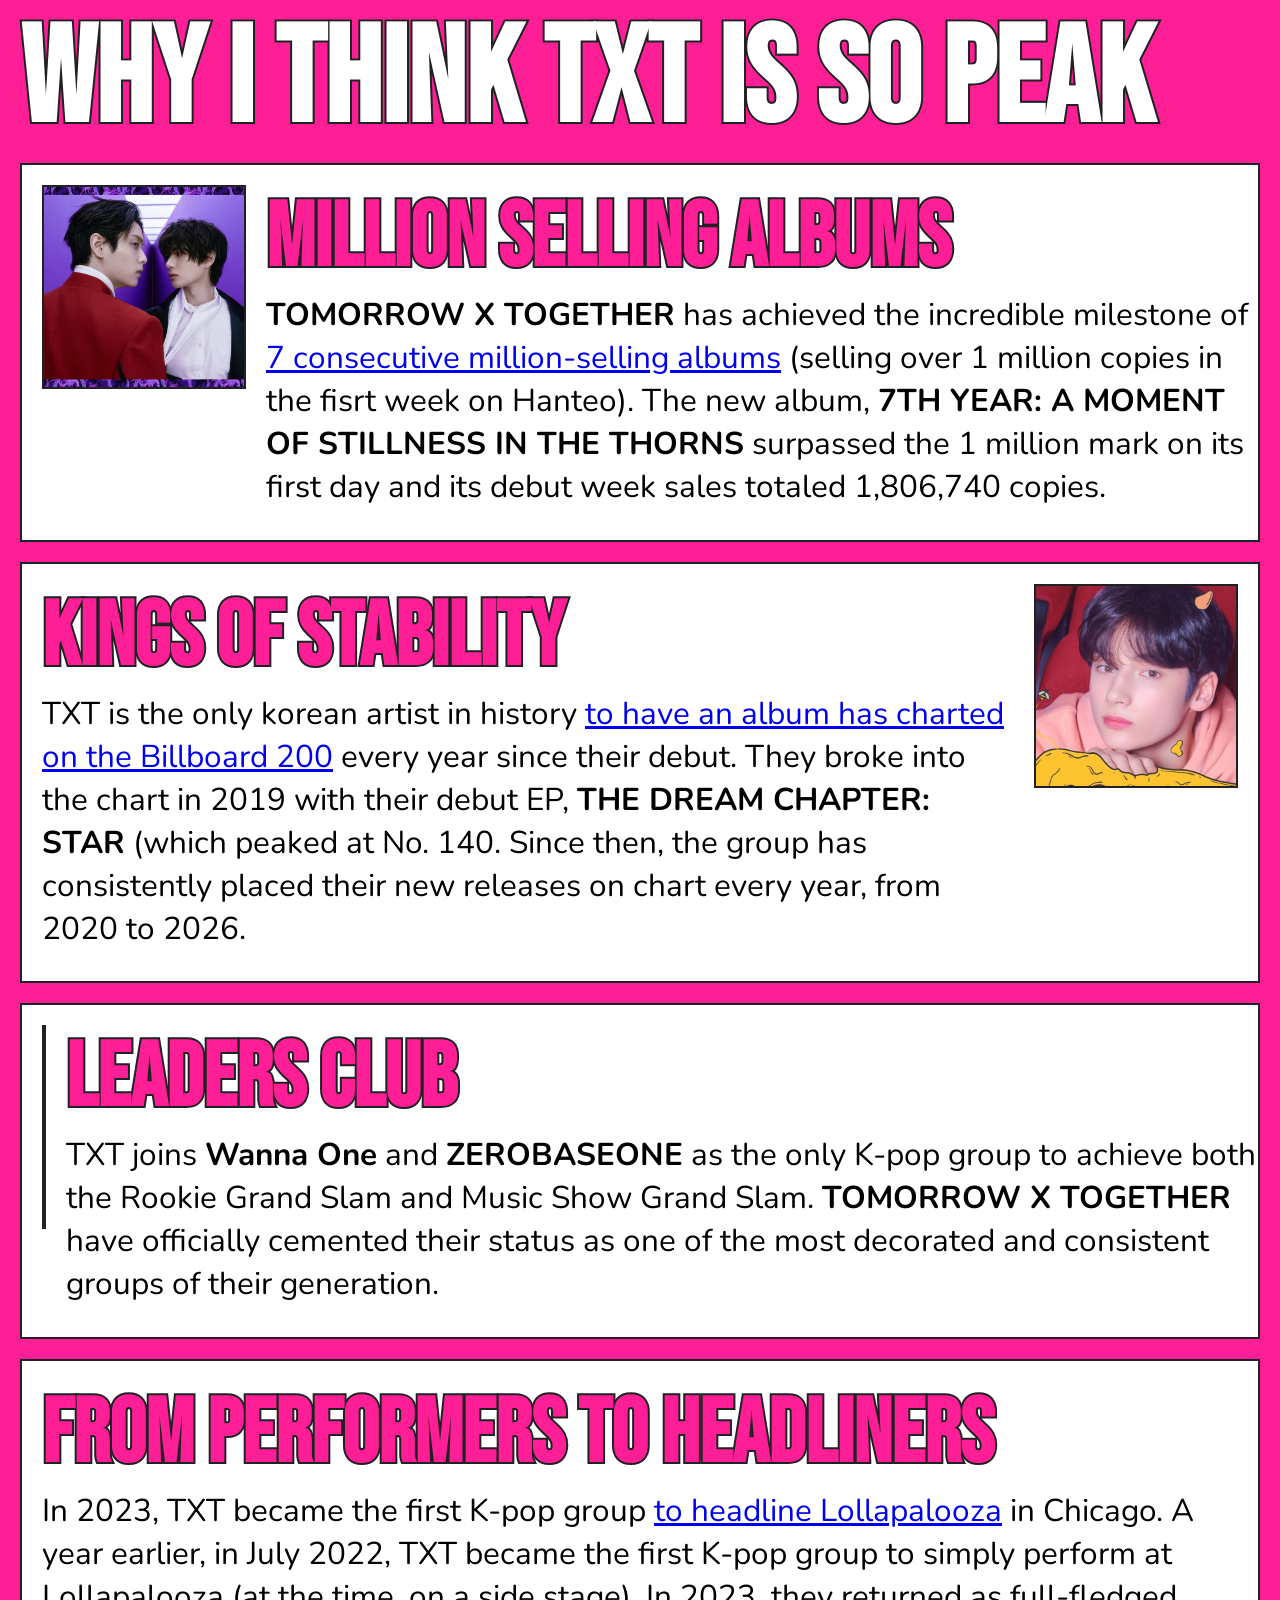
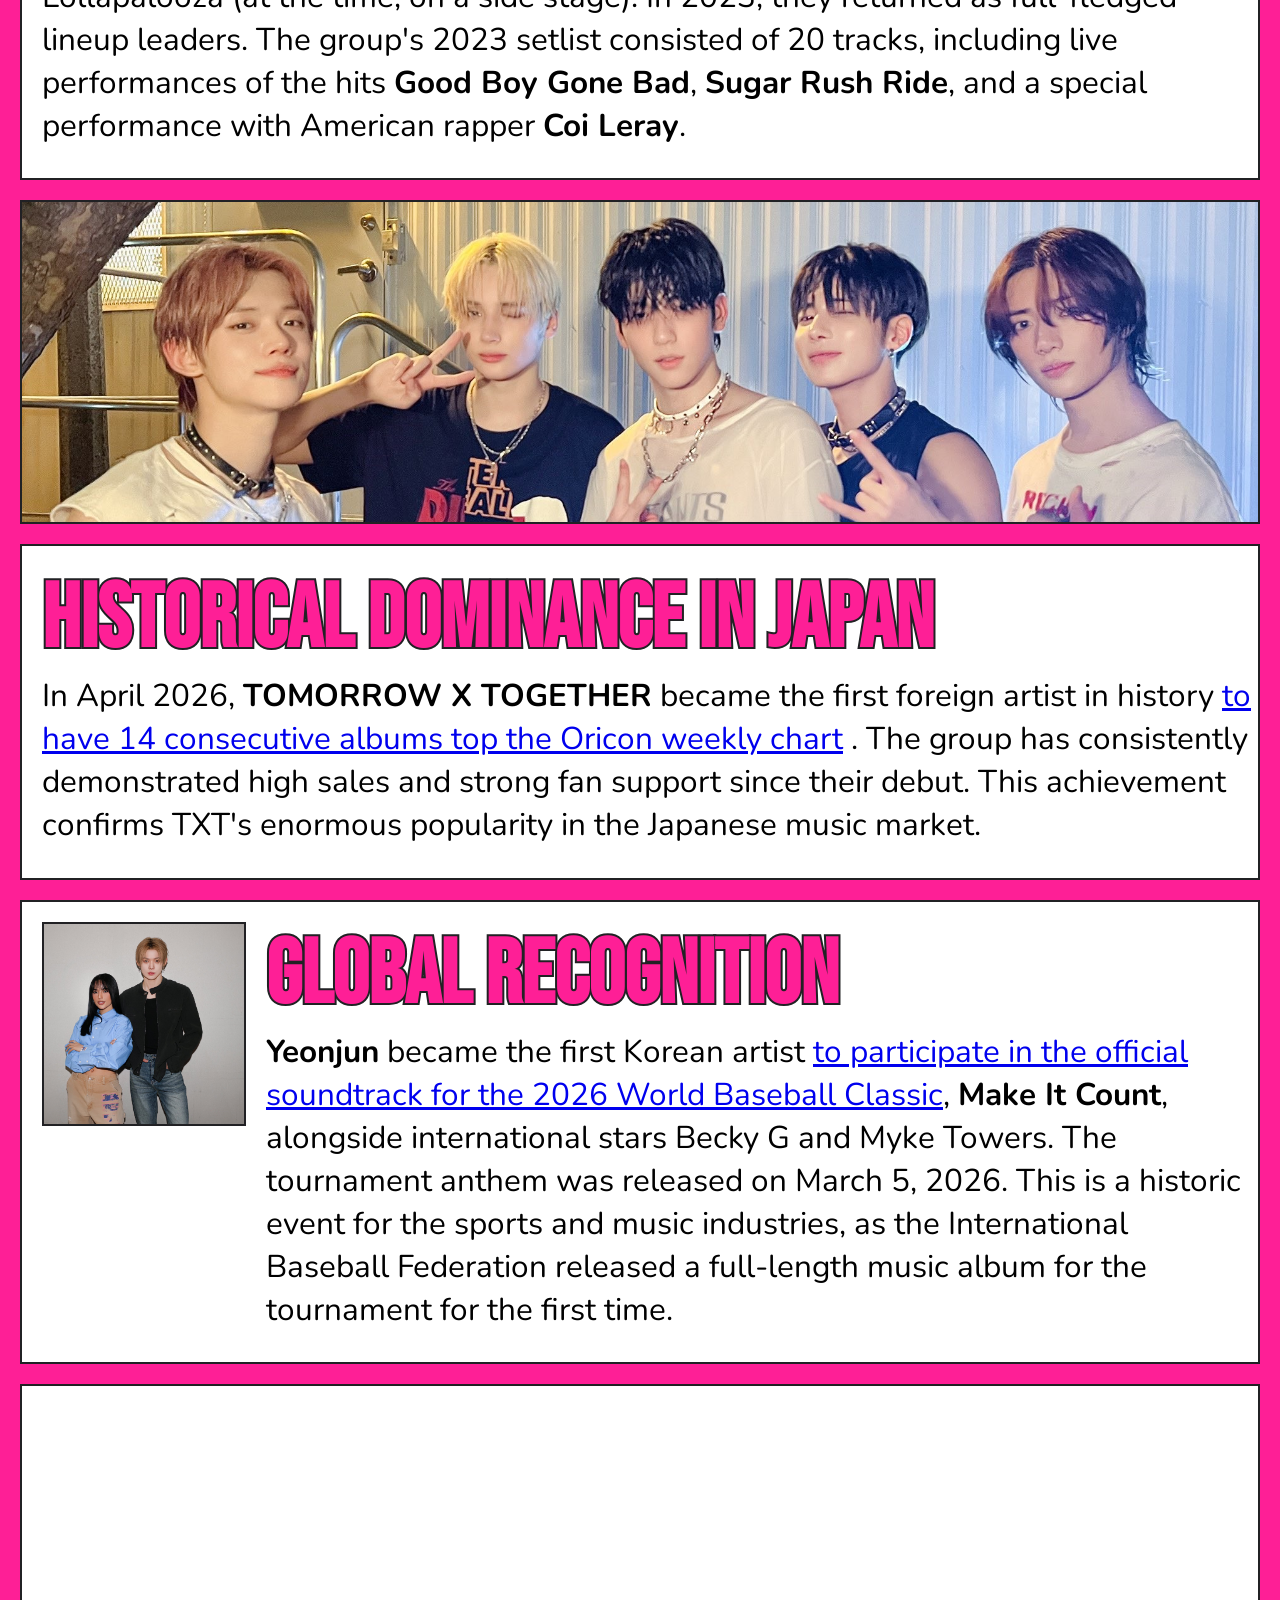
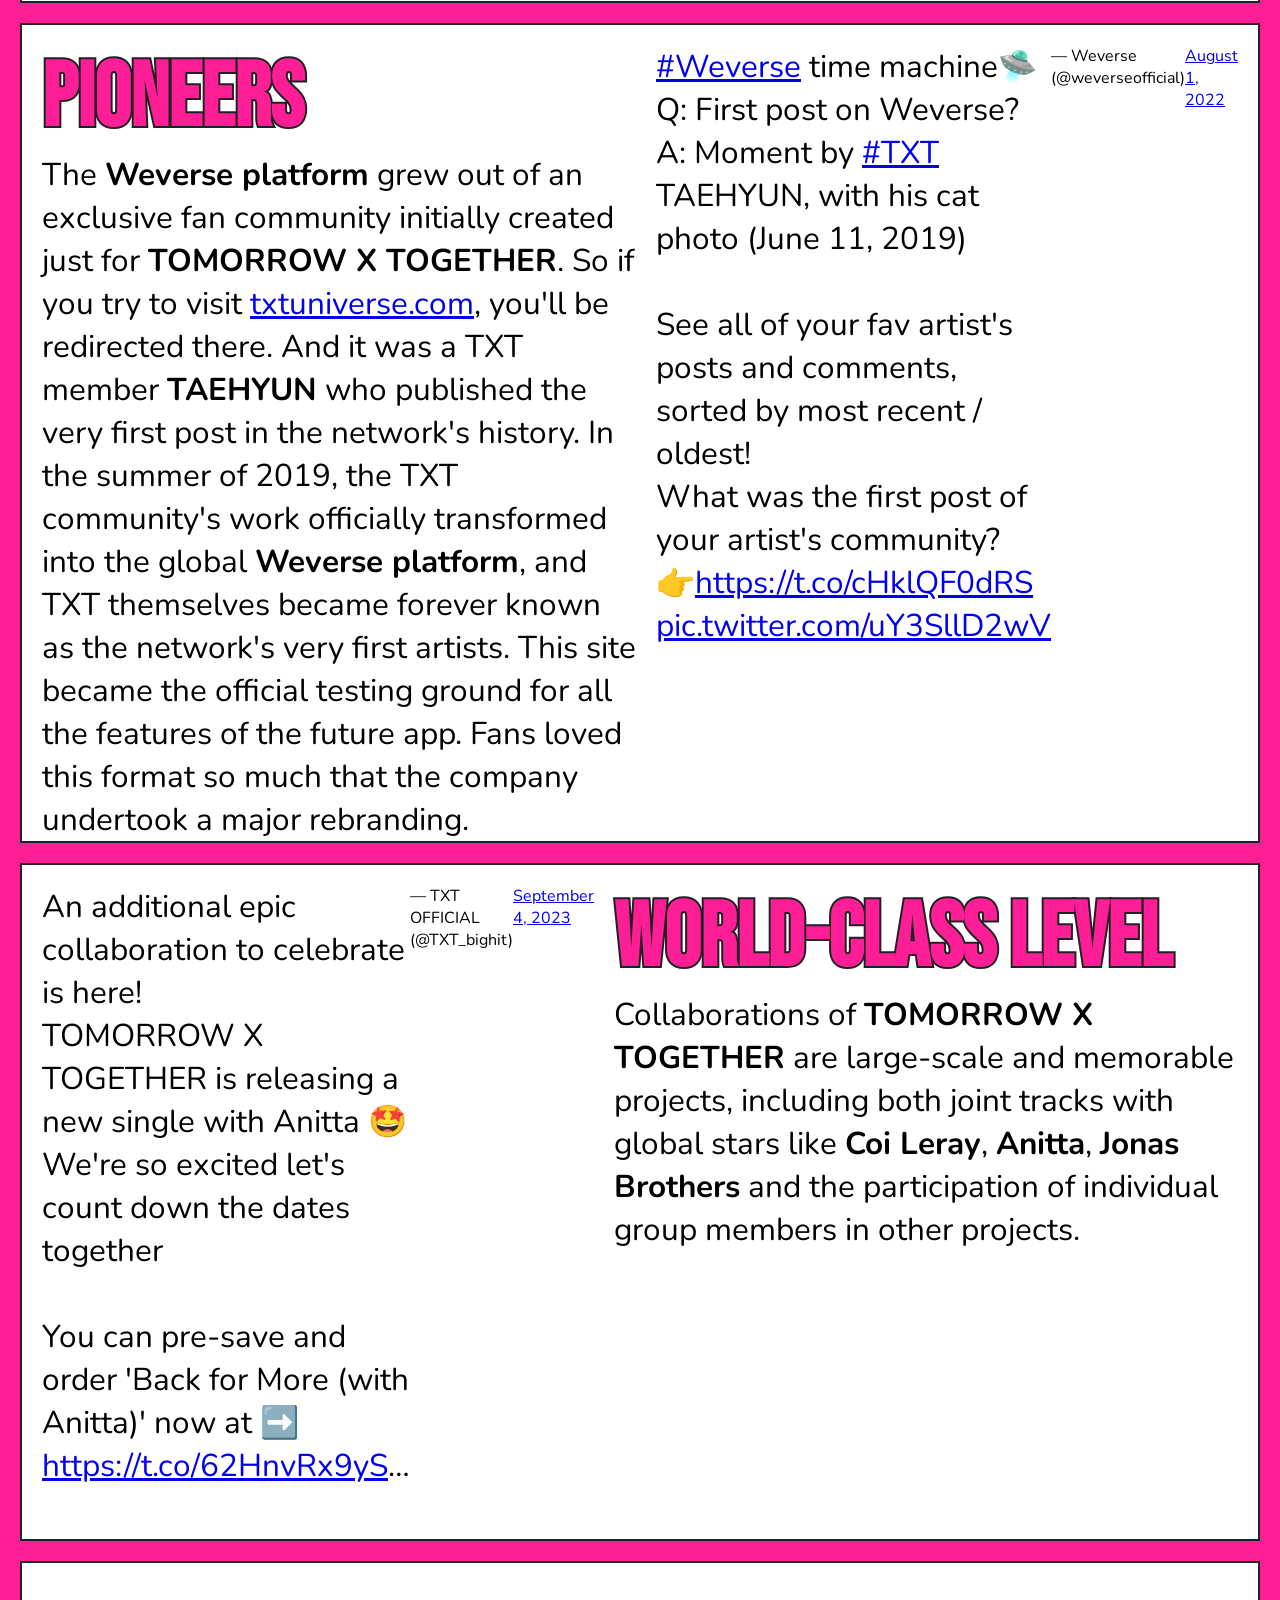
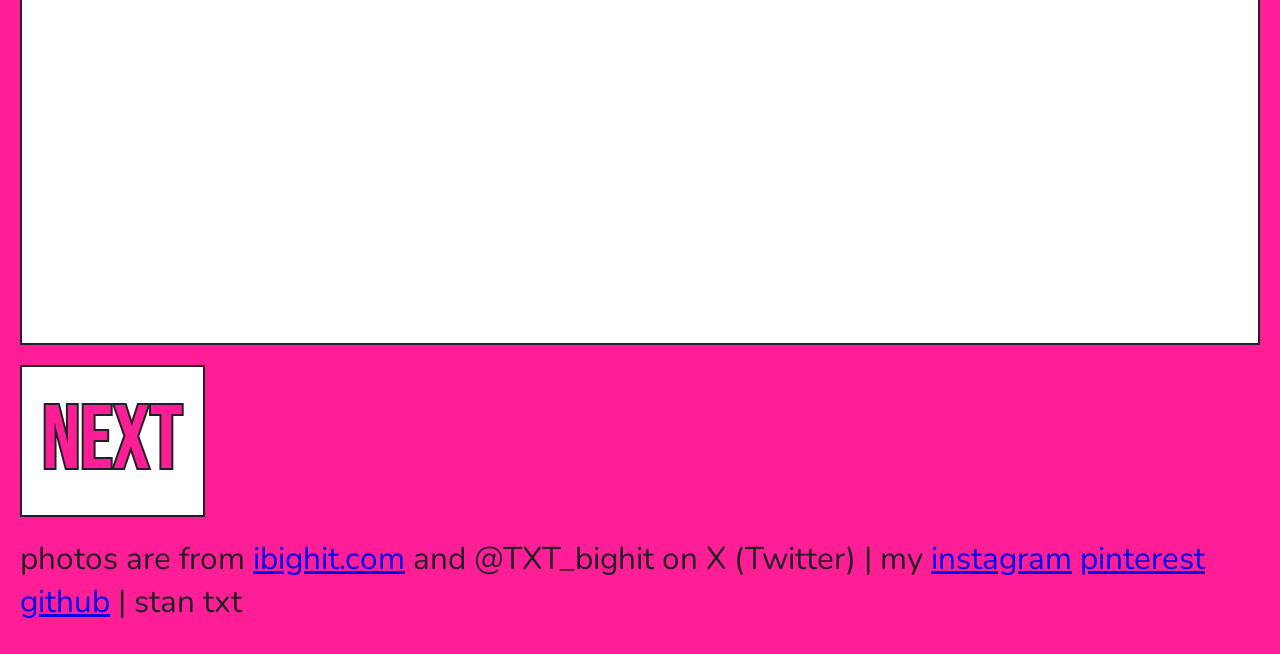
==== index.html @ 65b92049 "player for index 1" ====
<!DOCTYPE html>
<html lang="en">

<head>
  <meta charset="UTF-8">
  <meta name="viewport" content="width=device-width, initial-scale=1.0">
  <link rel="stylesheet" href="style.css">
  <link rel="preconnect" href="https://fonts.googleapis.com">
  <link rel="preconnect" href="https://fonts.gstatic.com" crossorigin>
  <link
    href="https://fonts.googleapis.com/css2?family=Bebas+Neue&family=Nunito:ital,wght@0,200..1000;1,200..1000&display=swap"
    rel="stylesheet">
  <title>moarrima</title>
</head>

<body>
  <header>
    <h1 class="h1">Why I think TXT is so peak</h1>
  </header>

  <main>
    <article class="card">
      <img class="img" src="bestiez.jpg" alt="">
      <div>
        <h2 class="h2">Million selling albums</h2>
        <p><b>TOMORROW X TOGETHER</b> has achieved the incredible milestone of <a
            href="https://www.chosun.com/english/kpop-culture-en/2026/04/20/XA5XSTFSI5B2XORMR4BEE66DFA/">7 consecutive
            million-selling albums</a>
          (selling over 1 million copies in the fisrt week on Hanteo). The new album, <b>7TH YEAR: A MOMENT OF STILLNESS
            IN THE THORNS</b> surpassed the 1 million mark on its first day and its debut week sales totaled 1,806,740
          copies.</p>
      </div>
    </article>

    <article class="card">
      <div>
        <h3 class="h3">Kings of stability</h3>
        <p style="margin-left: 20px;">TXT is the only korean artist in history <a
            href="https://www.chosun.com/english/kpop-culture-en/2026/04/29/Y6NPP6EQ2FGSNGRTCTP4OXLTYE/">to have an
            album has charted on the
            Billboard 200</a> every year since their debut. They broke into the chart in 2019 with their debut EP,
          <b>THE
            DREAM CHAPTER: STAR</b> (which peaked at No. 140. Since then, the group has consistently placed their new
          releases on chart every year, from 2020 to 2026.</p>
      </div>
      <img class="img" src="hyuka.jpg" alt="">

    </article>

    <article class="card">
      <img class="img" src="terry.jpg" alt="">
      <div>
        <h2 class="h2">Leaders club</h2>
        <p>TXT joins <b>Wanna One</b> and <b>ZEROBASEONE</b> as the only K-pop group to achieve both the Rookie Grand
            Slam and Music Show Grand Slam. <b>TOMORROW X TOGETHER</b> have officially cemented their status as one
          of the
          most decorated and consistent groups of their generation. </p>
      </div>

    </article>

    <article class="card">
      <div>
        <h3 class="h3">From performers to headliners</h3>
        <p style="margin-left: 20px;">In 2023, TXT became the first K-pop group <a
            href="https://www.koreatimes.co.kr/entertainment/k-pop/20230802/txt-to-headline-lollapalooza-2023">to
            headline Lollapalooza</a> in
          Chicago. A year earlier, in July 2022, TXT became the first K-pop group to simply perform at Lollapalooza (at
          the time, on a side stage). In 2023, they returned as full-fledged lineup leaders. The group's 2023 setlist
          consisted of 20 tracks, including live performances of the hits <b>Good Boy Gone Bad</b>, <b>Sugar Rush
            Ride</b>, and a special performance with American rapper <b>Coi Leray</b>.</p>
      </div>

    </article>

    <article class="card">
      <img class="bigimg" src="lolla.jpg" alt="">
    </article>

    <article class="card">
      <div>
        <h3 class="h3">Historical dominance in Japan</h3>
        <p style="margin-left: 20px;">In April 2026, <b>TOMORROW X TOGETHER</b> became the first foreign artist in
          history <a href="https://www.chosun.com/english/kpop-culture-en/2026/04/21/ER5Z6XKLSBADHJNLFUMRFBRYM4/">to
            have 14 consecutive albums top the Oricon weekly chart</a> . The group has consistently
          demonstrated high sales and strong fan support since their debut. This achievement confirms TXT's enormous
          popularity in the Japanese music market.</p>
      </div>
    </article>

    <article class="card">
      <img class="img" src="makeitcount.jpg" alt="">
      <div>
        <h2 class="h2"> Global recognition</h2>
        <p><b>Yeonjun</b> became the first Korean artist <a
            href="https://www.chosun.com/english/kpop-culture-en/2026/03/06/D3CDTHHKOVH5FOZ6SNUZ3GB5CY/">to participate
            in the official soundtrack for the 2026 World
            Baseball Classic</a>, <b>Make It Count</b>, alongside international stars Becky G and Myke Towers. The
          tournament
          anthem was released on March 5, 2026. This is a historic event for the sports and music industries, as the
          International Baseball Federation released a full-length music album for the tournament for the first time.
        </p>
      </div>

    </article>

    <article class="card">
      <iframe class="player" allow="autoplay *; encrypted-media *; fullscreen *; clipboard-write" frameborder="0"
        height="175" style="width:100%;overflow:hidden;border-radius:10px;"
        sandbox="allow-forms allow-popups allow-same-origin allow-scripts allow-storage-access-by-user-activation allow-top-navigation-by-user-activation"
        src="https://embed.music.apple.com/to/song/make-it-count/1882575064?theme=dark"></iframe>
    </article>

    <article class="card">
      <div>
        <h3 class="h3">Pioneers</h3>
        <p style="margin-left: 20px; margin-bottom: 0;">The <b>Weverse platform</b> grew out of an exclusive fan
          community initially created
          just for <b>TOMORROW X TOGETHER</b>. So if you try to visit <a
            href="https://txtuniverse.com">txtuniverse.com</a>, you'll be redirected there. And it was a TXT member
          <b>TAEHYUN</b> who published the very first post in the network's history. In the summer of 2019, the TXT
          community's work officially transformed into
          the global <b>Weverse platform</b>, and TXT themselves became forever known as the network's very first
          artists.
          This site became the official testing ground for all the features of the future app. Fans loved this format so
          much that the company undertook a major rebranding.</p>
      </div>
      <blockquote data-cards="hidden" data-theme="dark" data-conversation="none" class="twitter-tweet">
        <p lang="en" dir="ltr"><a href="https://x.com/hashtag/Weverse?src=hash&amp;ref_src=twsrc%5Etfw">#Weverse</a>
          time machine🛸<br>Q: First post on Weverse?<br>A: Moment by <a
            href="https://x.com/hashtag/TXT?src=hash&amp;ref_src=twsrc%5Etfw">#TXT</a> TAEHYUN, with his cat photo (June
          11, 2019)<br><br>See all of your fav artist&#39;s posts and comments, sorted by most recent / oldest!<br>What
          was the first post of your artist&#39;s community?<br>👉<a
            href="https://t.co/cHklQF0dRS">https://t.co/cHklQF0dRS</a> <a
            href="https://t.co/uY3SllD2wV">pic.twitter.com/uY3SllD2wV</a></p>&mdash; Weverse (@weverseofficial) <a
          href="https://x.com/weverseofficial/status/1553968803779715072?ref_src=twsrc%5Etfw">August 1, 2022</a>
      </blockquote>
      <script async src="https://platform.x.com/widgets.js" charset="utf-8"></script>

    </article>

    <article class="card">
      <blockquote class="twitter-tweet" data-cards="hidden" data-theme="dark"><p lang="en" dir="ltr">An additional epic collaboration to celebrate is here!<br>TOMORROW X TOGETHER is releasing a new single with Anitta 🤩<br>We&#39;re so excited let&#39;s count down the dates together<br><br>You can pre-save and order &#39;Back for More (with Anitta)&#39; now at ➡️ <a href="https://t.co/62HnvRx9yS">https://t.co/62HnvRx9yS</a>…</p>&mdash; TXT OFFICIAL (@TXT_bighit) <a href="https://x.com/TXT_bighit/status/1698715073156718600?ref_src=twsrc%5Etfw">September 4, 2023</a></blockquote> <script async src="https://platform.x.com/widgets.js" charset="utf-8"></script>
      <div>      
        <h2 class="h2">World-class level</h2>
        <p>Collaborations of <b>TOMORROW X TOGETHER</b> are large-scale and memorable projects, including both joint tracks with global stars like <b>Coi Leray</b>, <b>Anitta</b>, <b>Jonas Brothers</b> and the participation of individual group members in other projects.</p>
      </div>

    </article>

    <article class="card">
      <div class="playercontainer">
        <div class="songs">
          <iframe class="player" allow="autoplay *; encrypted-media *; fullscreen *; clipboard-write" frameborder="0"
          sandbox="allow-forms allow-popups allow-same-origin allow-scripts allow-storage-access-by-user-activation allow-top-navigation-by-user-activation"
           src="https://embed.music.apple.com/us/song/do-it-like-that/1694076257?theme=dark"></iframe>
          <iframe class="player" allow="autoplay *; encrypted-media *; fullscreen *; clipboard-write" frameborder="0"
          sandbox="allow-forms allow-popups allow-same-origin allow-scripts allow-storage-access-by-user-activation allow-top-navigation-by-user-activation"
            src="https://embed.music.apple.com/us/song/happy-fools-feat-coi-leray/1659052639?theme=dark"></iframe>
          <iframe class="player" allow="autoplay *; encrypted-media *; fullscreen *; clipboard-write" frameborder="0"
          sandbox="allow-forms allow-popups allow-same-origin allow-scripts allow-storage-access-by-user-activation allow-top-navigation-by-user-activation"
             src="https://embed.music.apple.com/us/song/back-for-more/1706123646?theme=dark"></iframe>
        </div>
        <div class="songs">
          <iframe class="player" allow="autoplay *; encrypted-media *; fullscreen *; clipboard-write" frameborder="0"
           src="https://embed.music.apple.com/us/song/0x1-lovesong-i-know-i-love-you-feat-seori/1569754000?theme=dark"></iframe>
           <iframe class="player" allow="autoplay *; encrypted-media *; fullscreen *; clipboard-write" frameborder="0"
            src="https://embed.music.apple.com/us/song/ps5/1711846233?theme=dark"></iframe>
            <iframe class="player" allow="autoplay *; encrypted-media *; fullscreen *; clipboard-write" frameborder="0"
             src="https://embed.music.apple.com/us/song/0x1-lovesong-i-know-i-love-you-feat-ikuta-lilas-japanese/1591860076?theme=dark"></iframe>
        </div>
      </div>
    </article>


    <button class="button">
      <a class="a" href="index2.html">Next</a>
    </button>
  </main>

  <footer class="footer">
    <p>photos are from <a href="https://ibighit.com">ibighit.com</a> and @TXT_bighit on X (Twitter) | my <a href="https://www.instagram.com/moarrima">instagram</a> <a href="https://pin.it/1LsYcahYX">pinterest</a> <a href="https://github.com/m4rreo">github</a>  | stan txt</p>
  </footer>



</body>

</html>
---- style.css ----
body {
  margin: 0;
  background-color: #fe1f96;
}

.h1 {
  font-family: 'Bebas Neue', sans-serif;
  color: #fff;
  font-size: 15vh;
  -webkit-text-stroke: 4px #212124;
  paint-order: stroke fill;
  display: flex;
  justify-content: flex-start;
  margin-top: 0;
  margin-bottom: 0;
  margin-left: 20px;
  transition: ease 0.4s all;
}

.h1:hover {
  filter: drop-shadow(0 0 10px #212124);
  color: #212124;
  -webkit-text-stroke: 4px #fff
}

.card {
  margin: 20px;
  margin-top: 0;
  background-color: #fff;
  border: #212124 solid 2px;
  font-family: 'Nunito', sans-serif;
  display: flex;
  flex-direction: row;
  transition: ease 1s all
}

.card:hover {
  filter: drop-shadow(0 0 10px #212124);
}

.img {
  margin: 20px;
  object-fit: cover;
  max-height: 200px;
  max-width: 200px;
  border: #212124 solid 2px;
}

.h2 {
  font-family: 'Bebas Neue', sans-serif;
  color: #fe1f96;
  font-size: 10vh;
  -webkit-text-stroke: 4px #212124;
  paint-order: stroke fill;
  display: flex;
  justify-content: flex-start;
  margin: 20px;
  margin-left: auto;
  margin-bottom: auto;
}

.h3 {
  font-family: 'Bebas Neue', sans-serif;
  color: #fe1f96;
  font-size: 10vh;
  -webkit-text-stroke: 4px #212124;
  paint-order: stroke fill;
  display: flex;
  justify-content: flex-start;
  margin: 20px;
  margin-left: 20px;
  margin-bottom: auto;
}

p {
  margin-top: 0;
  font-family: 'Nunito', sans-serif;
  font-size: 3.5vh;
}

.bigimg {
  object-fit: cover;
  width: 100%;
  height: 100%;
  max-height: 320px;
}

.button {
  margin: 20px;
  padding: 20px;
  margin-top: 0;
  background-color: #fff;
  border: #212124 solid 2px;
  font-family: 'Nunito', sans-serif;
  display: flex;
  flex-direction: row;
  transition: ease 1s all;
}

.button:hover {
  filter: drop-shadow(0 0 30px #ffffff);
  transition: ease 1.5s all; 
}

.a {
  font-family: 'Bebas Neue', sans-serif;
  color: #fe1f96;
  font-size: 10vh;
  -webkit-text-stroke: 4px #212124;
  paint-order: stroke fill;
  text-decoration: none;
}

.player {
  margin: 20px;
  margin-top: 20px;
  transition: ease 0.3s all;
  flex: 1 1 10%;
}

.player:hover {
  scale: 1.01;
  filter: drop-shadow(0 0 10px #212124);
}

.playercontainer {
  flex-direction: row;
  flex-wrap: wrap;
  justify-content: space-between;
  width: 100%;
}

.songs {
  display: flex;
  flex-direction: row;
  flex-wrap: wrap;
  justify-content: flex-start;
  width: 100%;
}

.twitter-tweet {
  display: flex;
  margin: 20px;
}

.footer {
  margin: 20px;
  margin-top: 0;
  color: #212124;
  justify-self: center;
  font-size: 1vh;
}
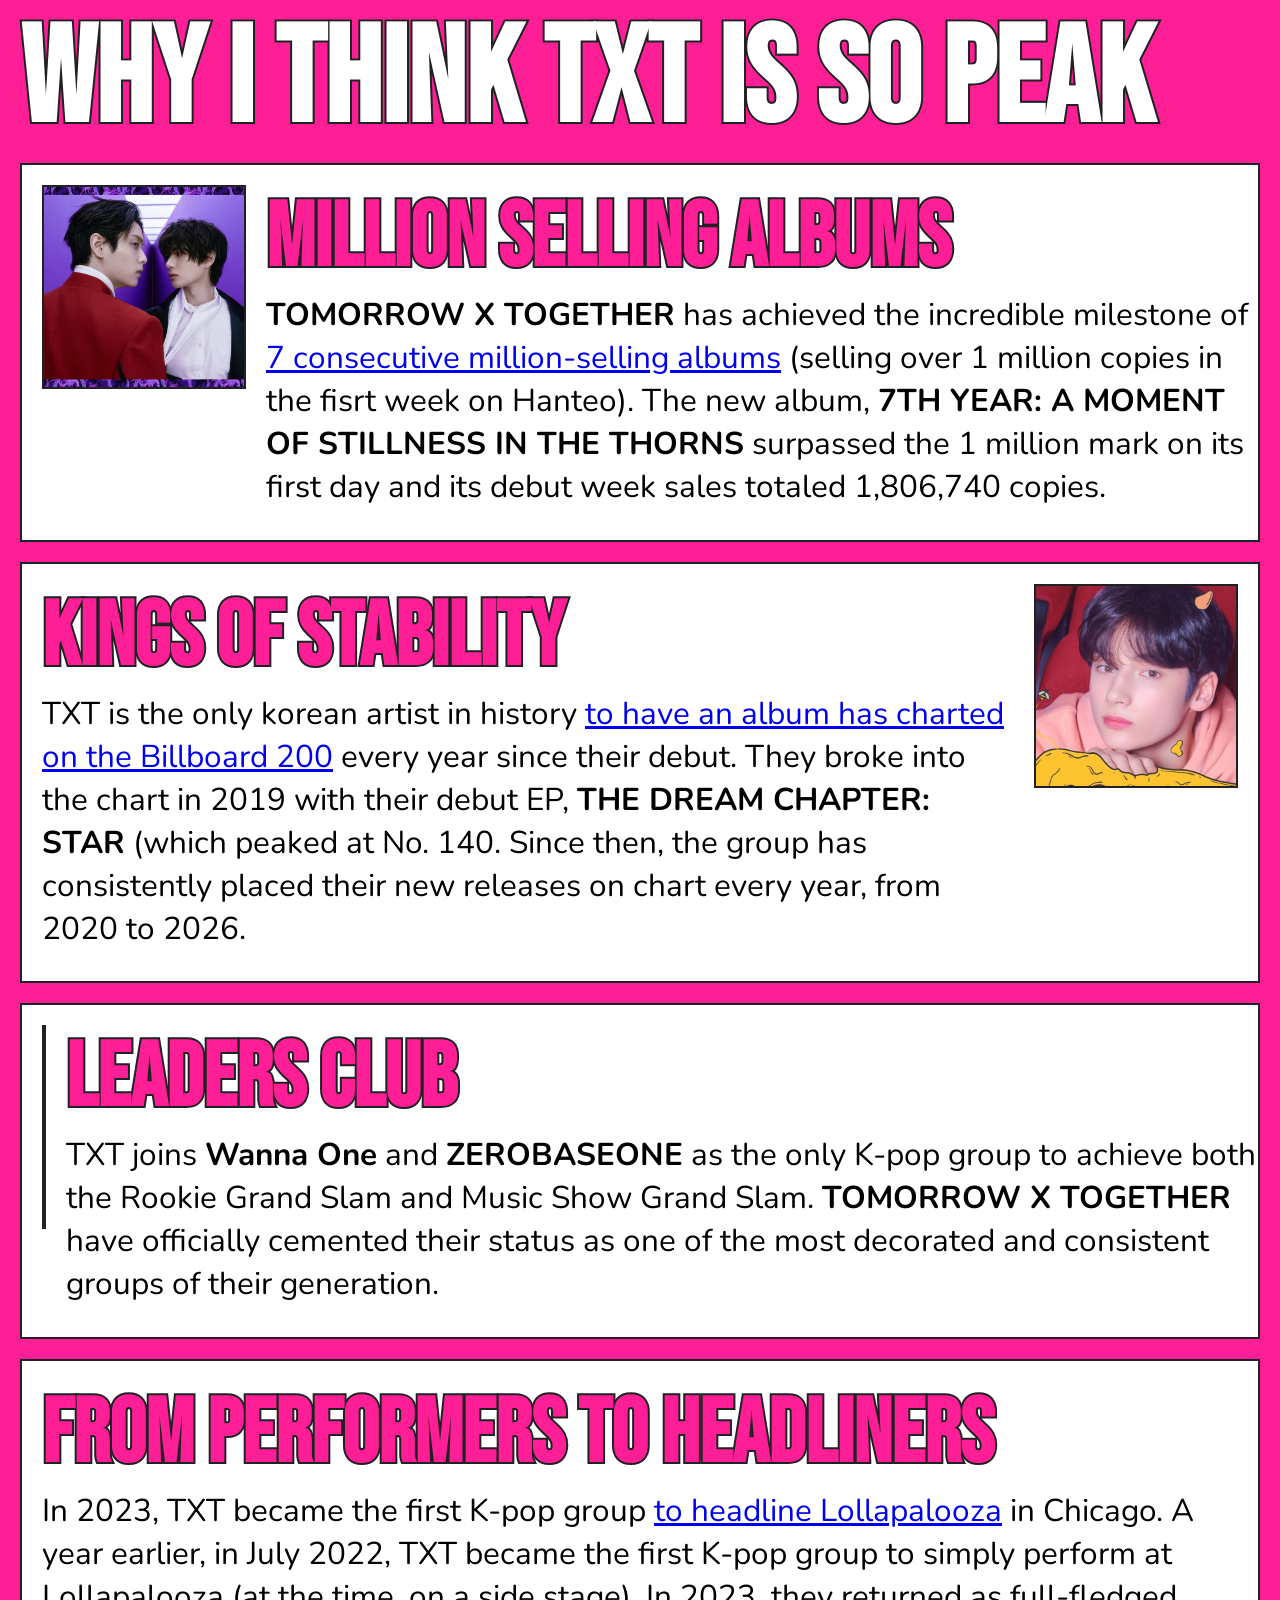
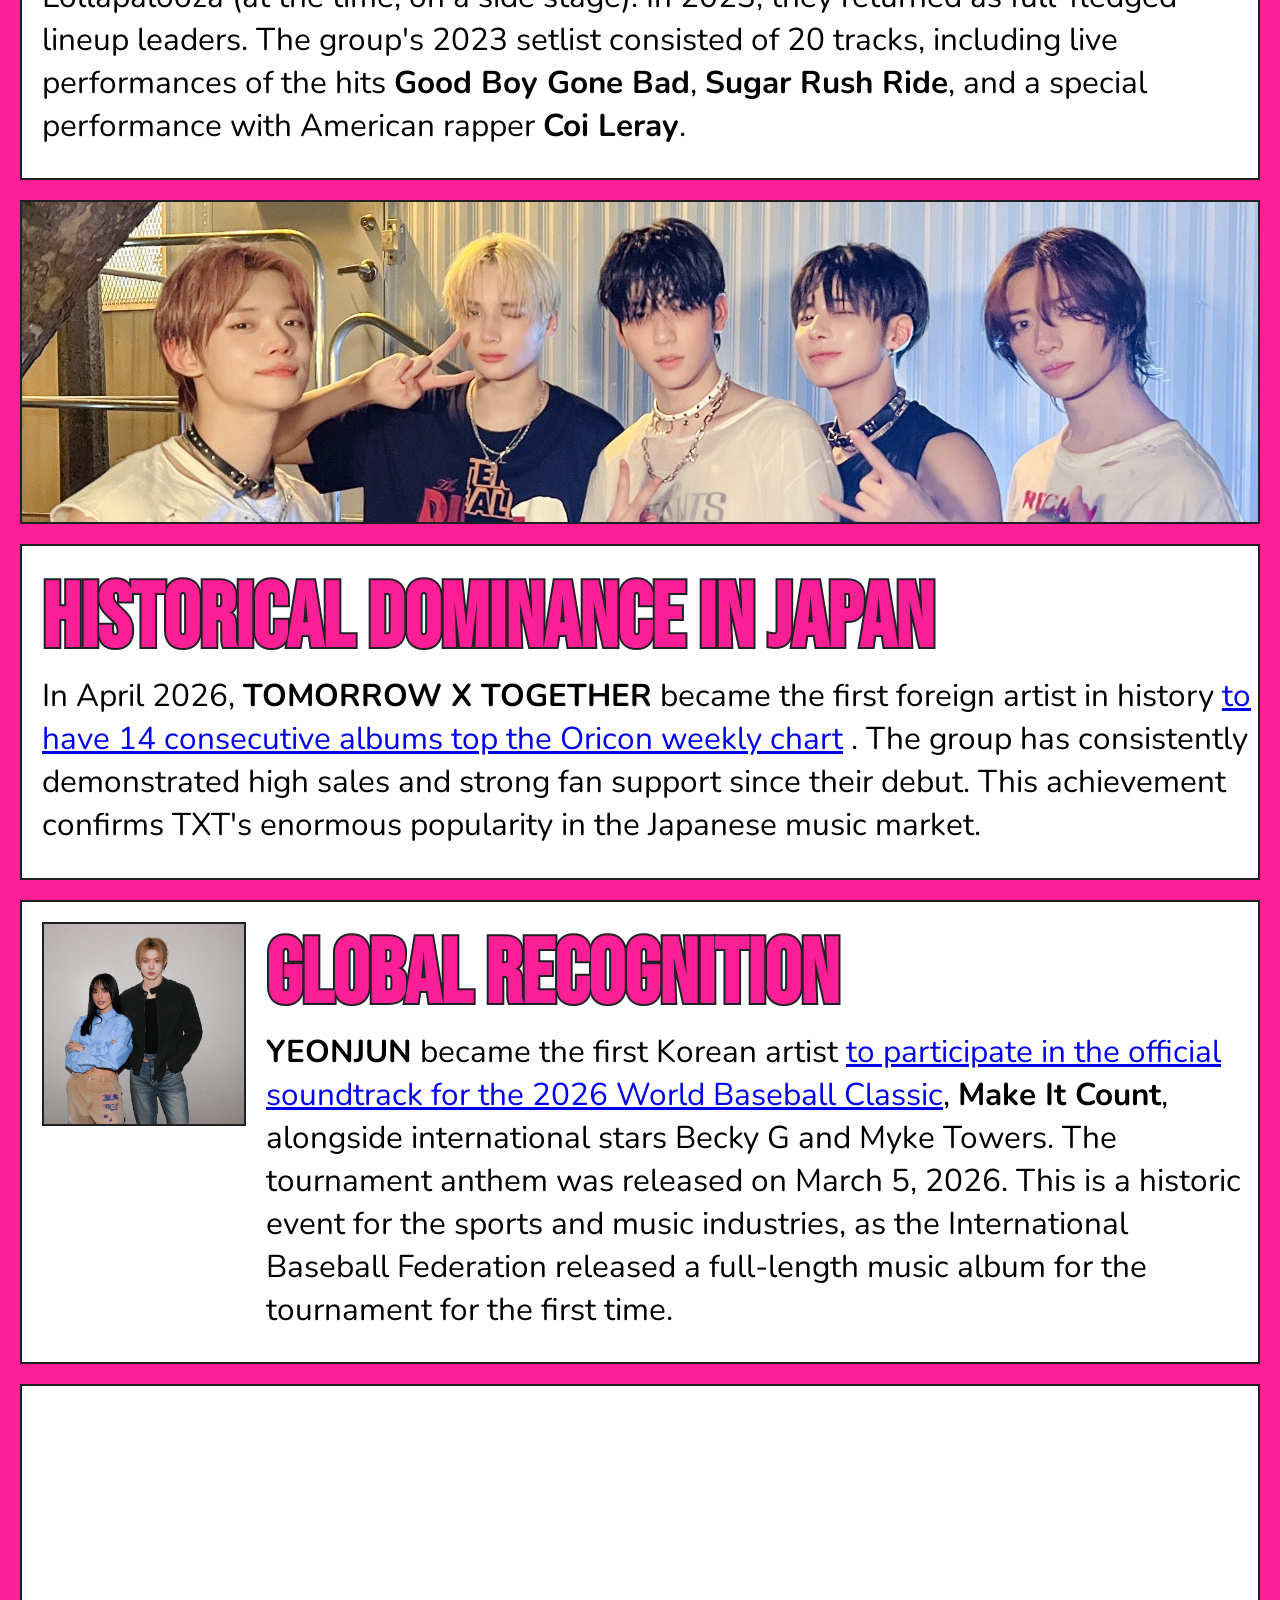
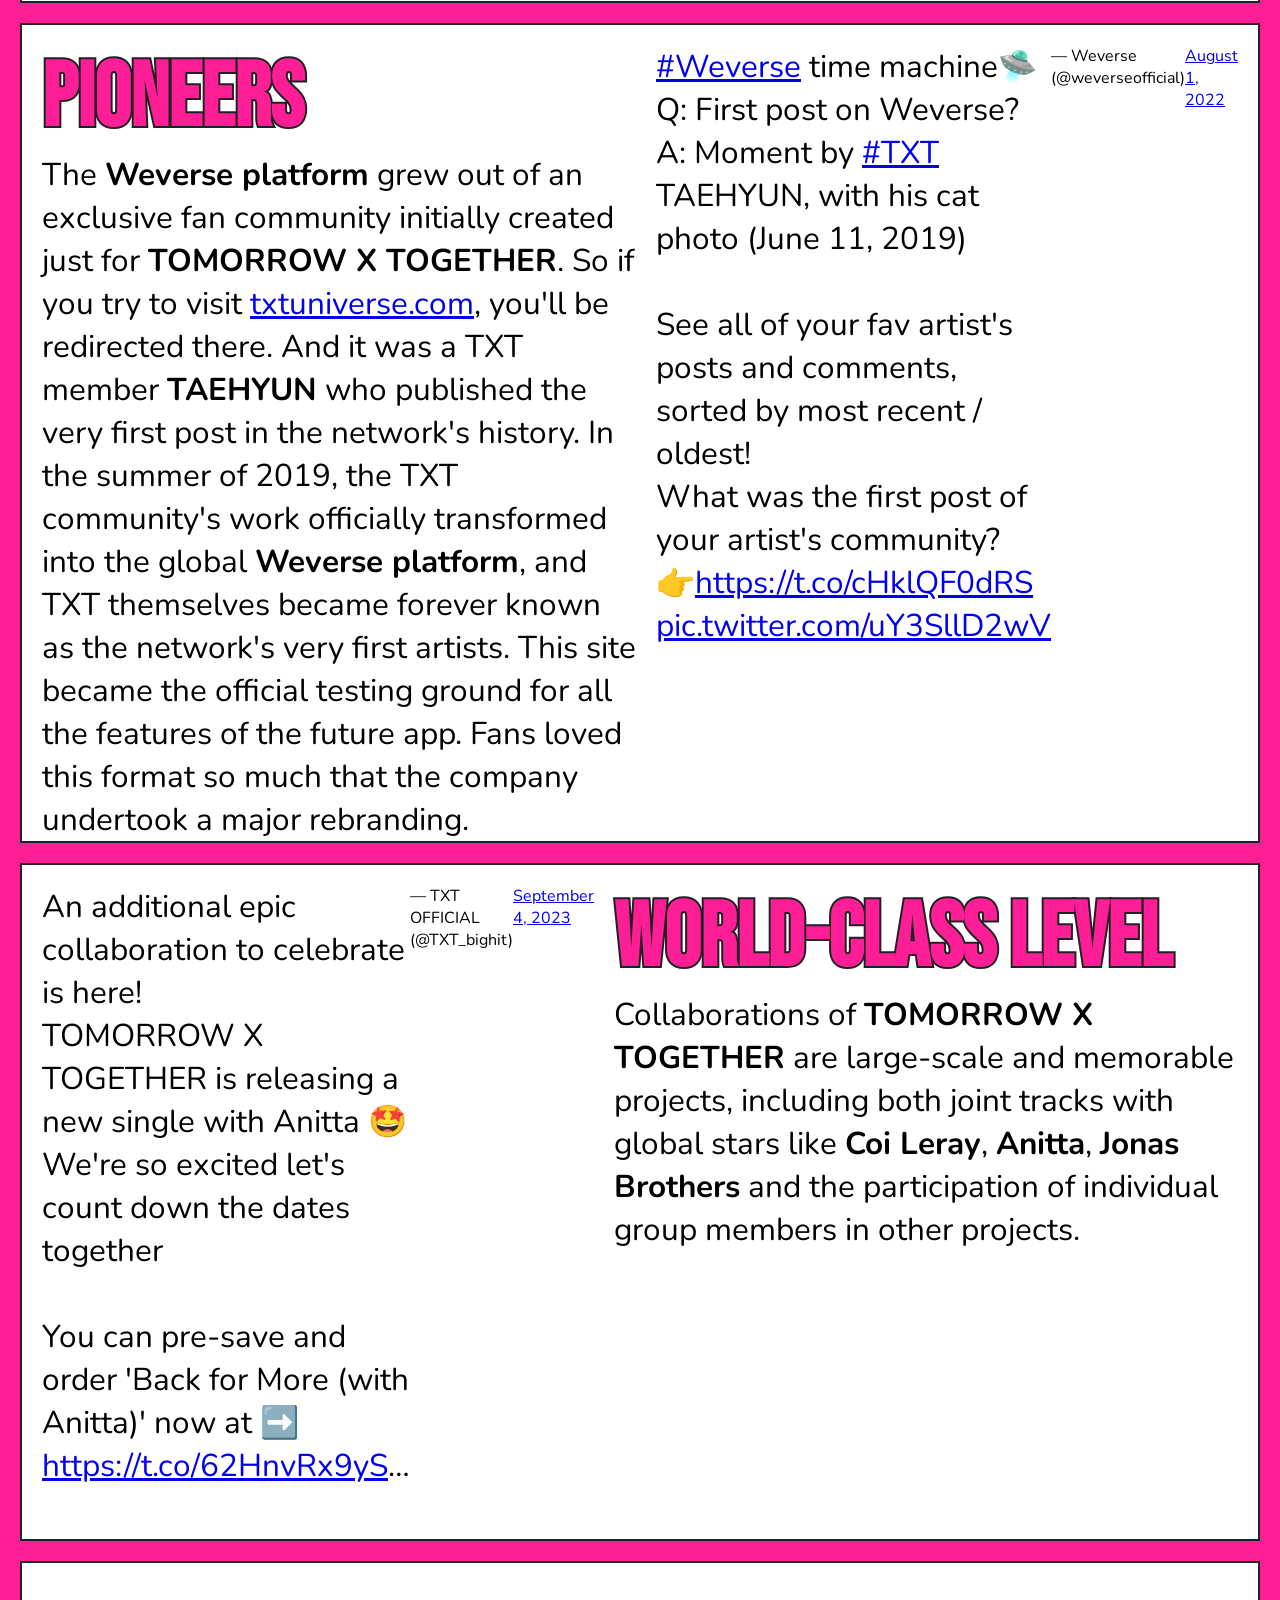
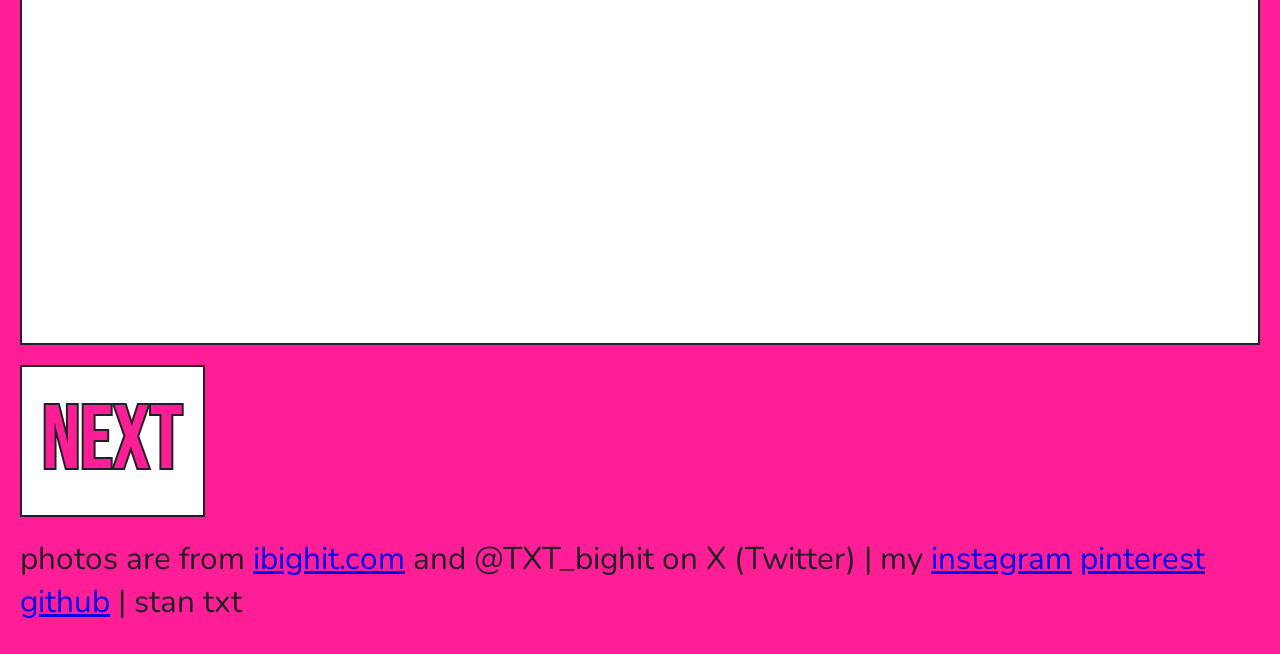
==== commit 5bbecf1d: "yeonjun's name's fixed" ====
--- a/index.html
+++ b/index.html
@@ -92,7 +92,7 @@
       <img class="img" src="makeitcount.jpg" alt="">
       <div>
         <h2 class="h2"> Global recognition</h2>
-        <p><b>Yeonjun</b> became the first Korean artist <a
+        <p><b>YEONJUN</b> became the first Korean artist <a
             href="https://www.chosun.com/english/kpop-culture-en/2026/03/06/D3CDTHHKOVH5FOZ6SNUZ3GB5CY/">to participate
             in the official soundtrack for the 2026 World
             Baseball Classic</a>, <b>Make It Count</b>, alongside international stars Becky G and Myke Towers. The
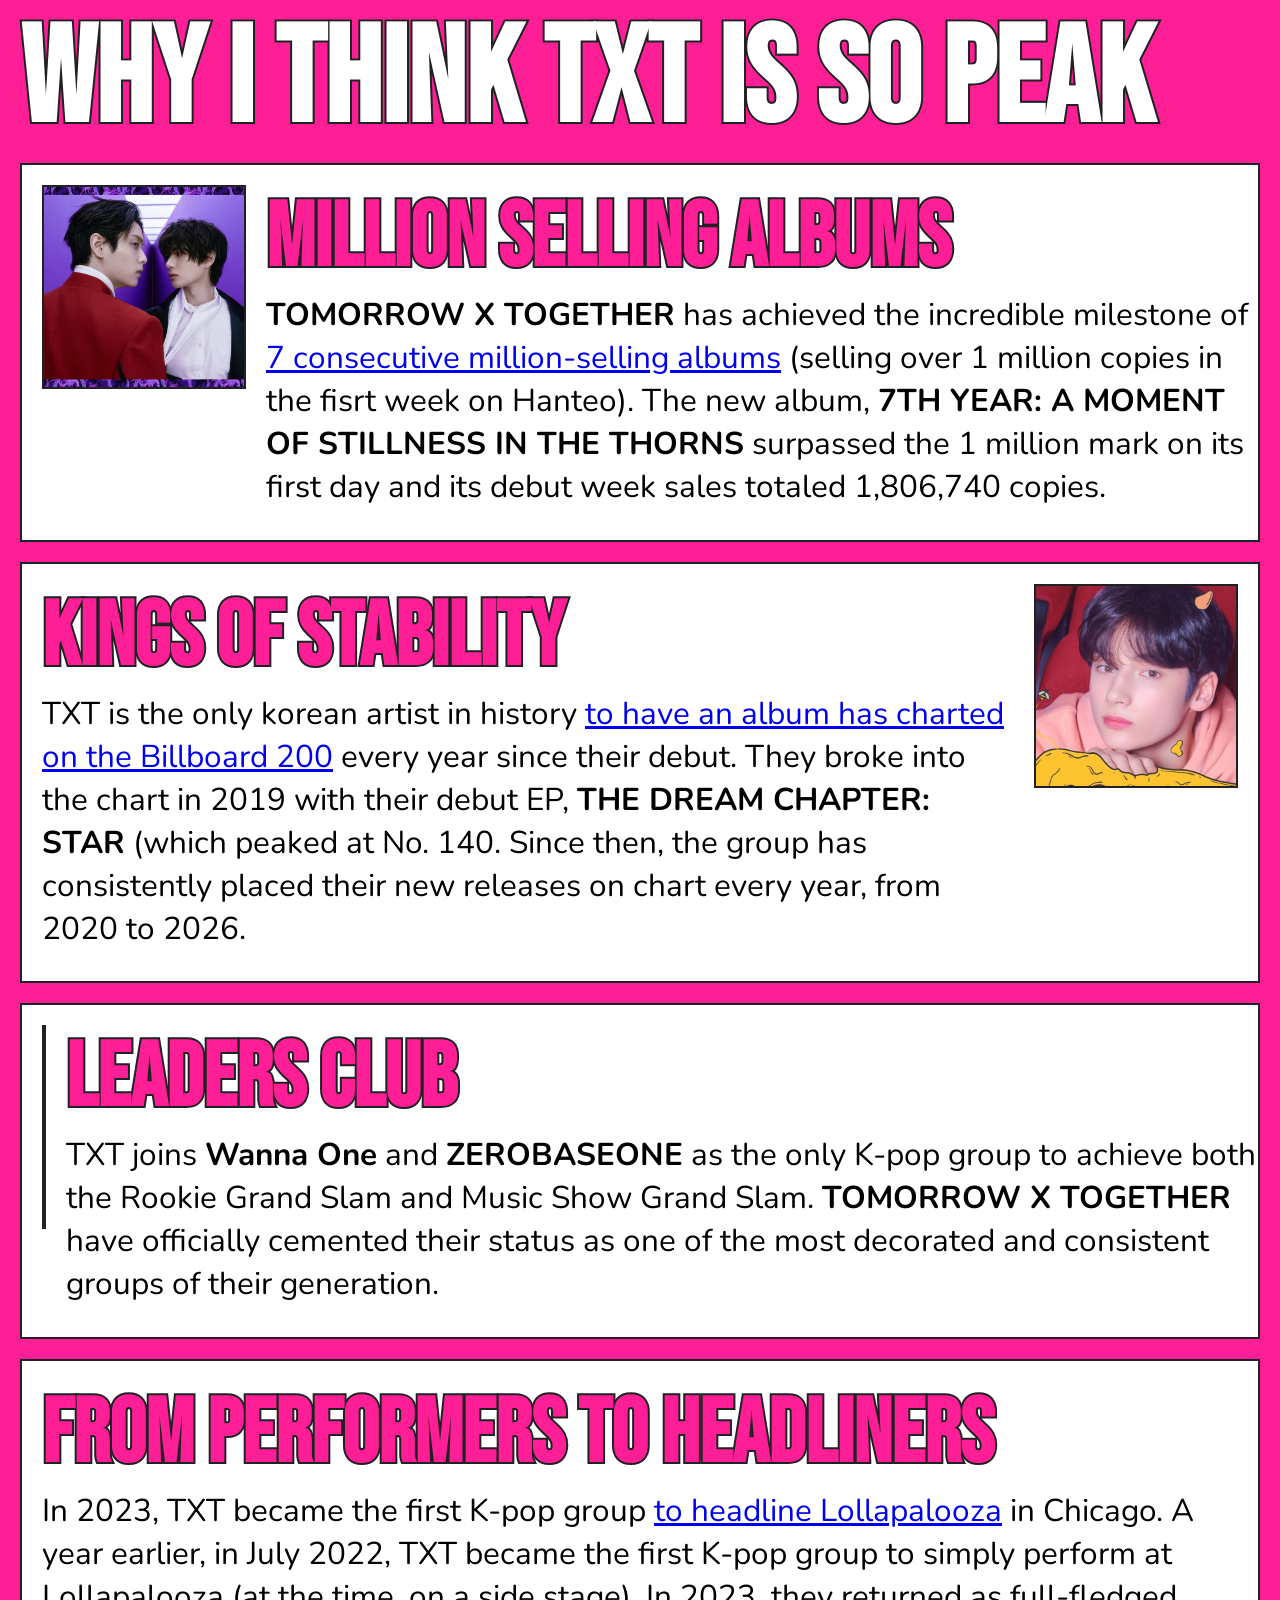
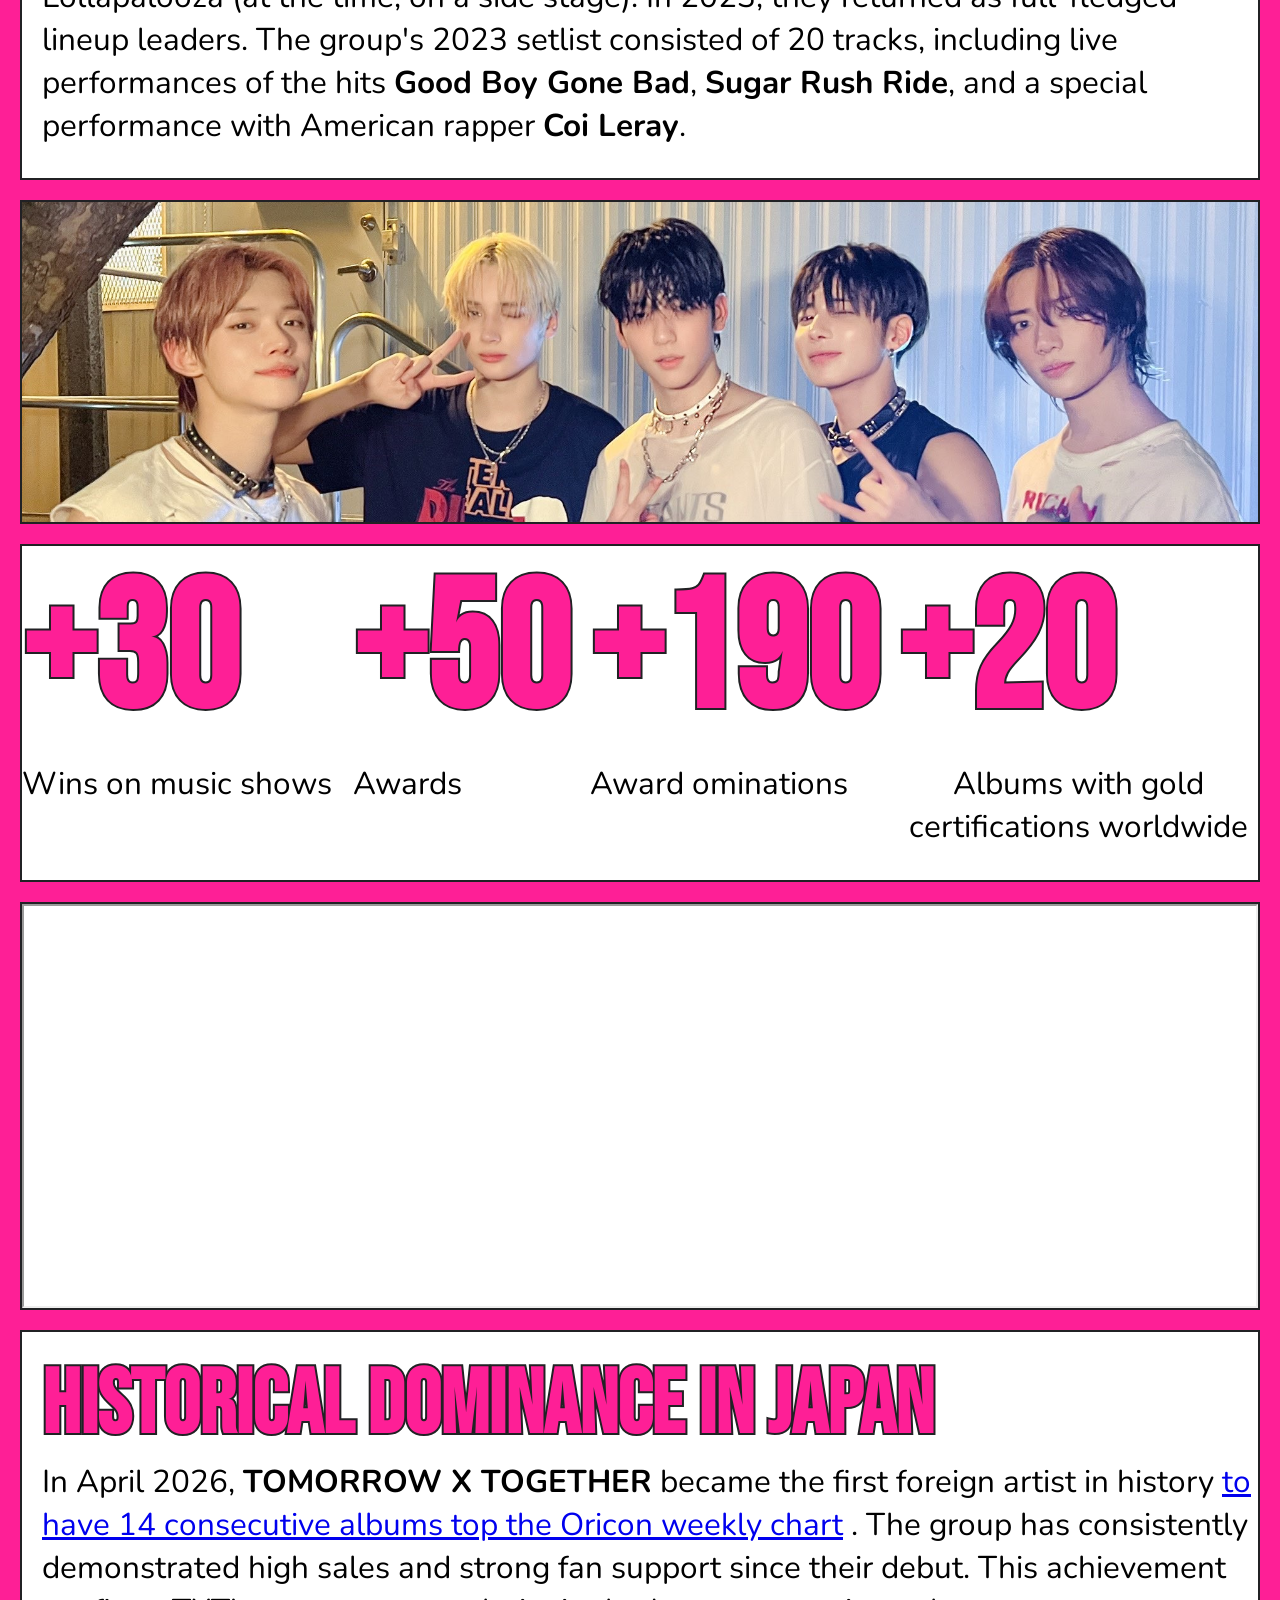
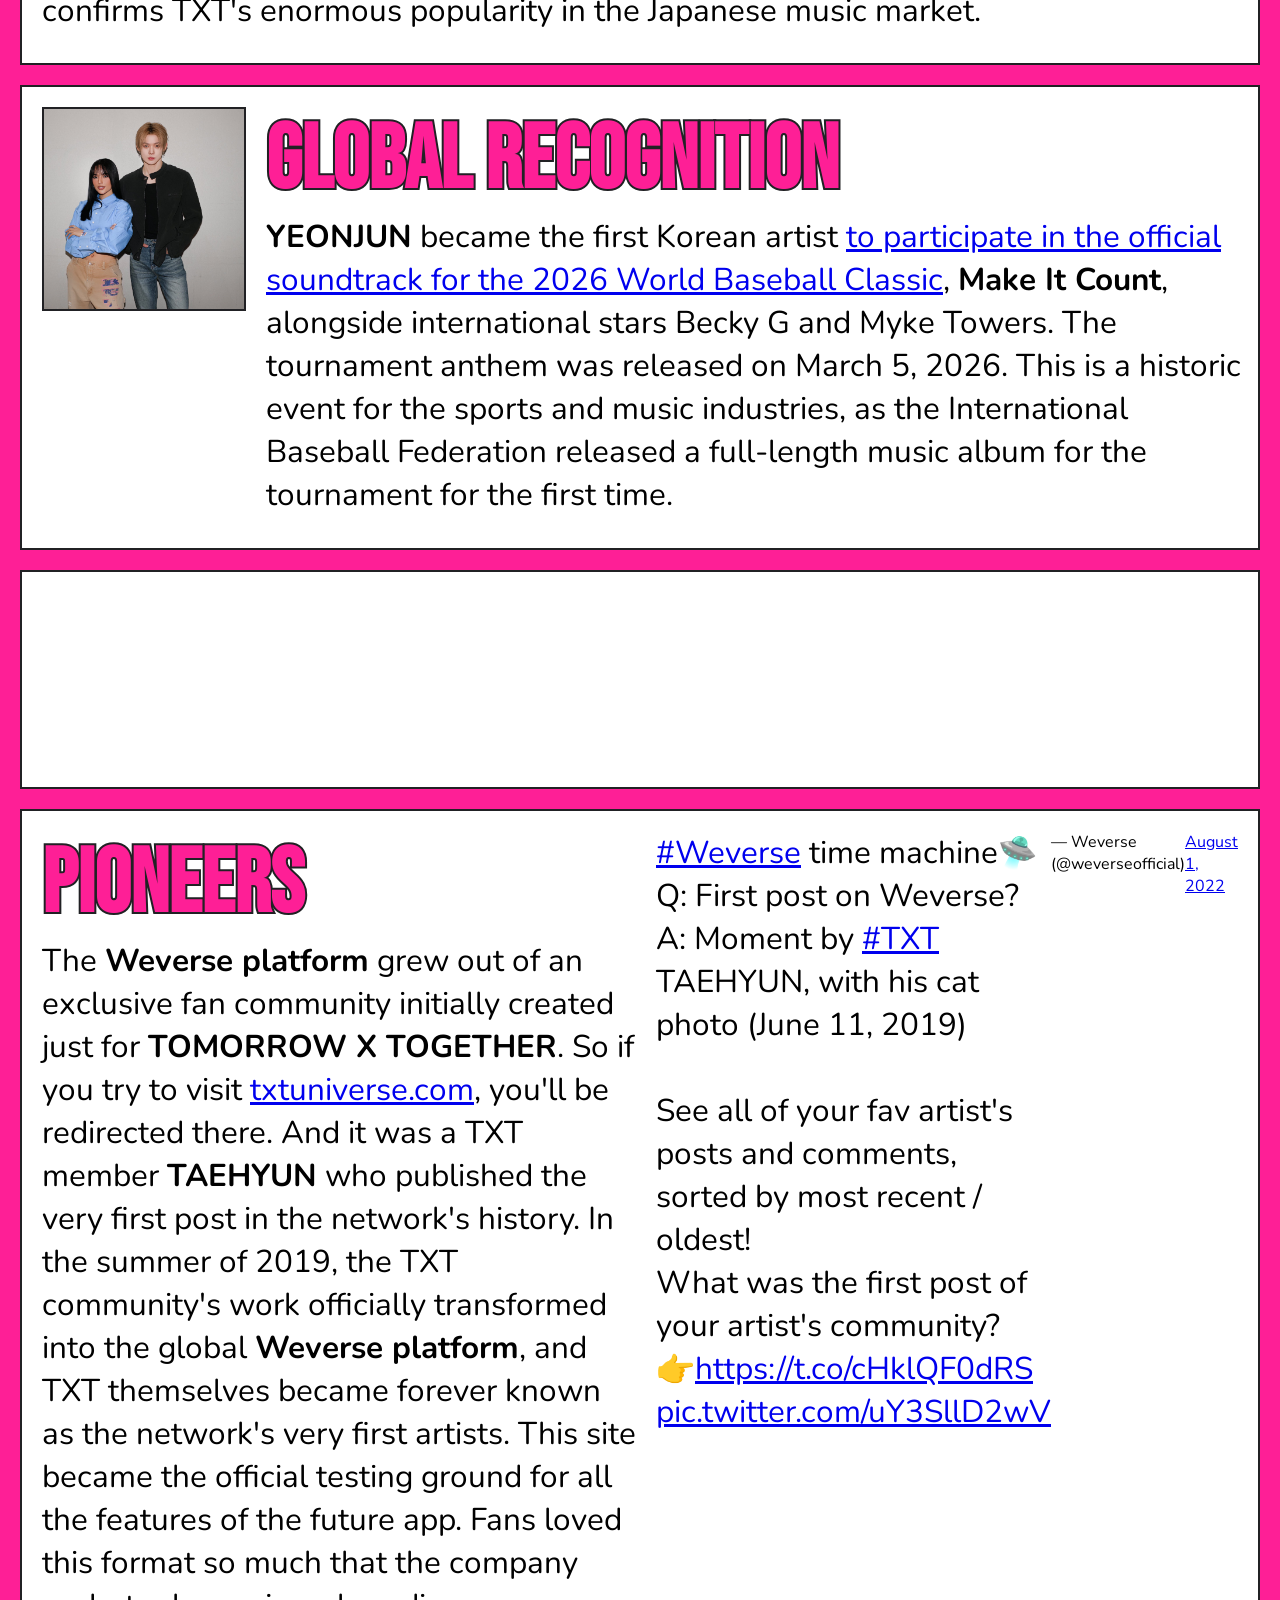
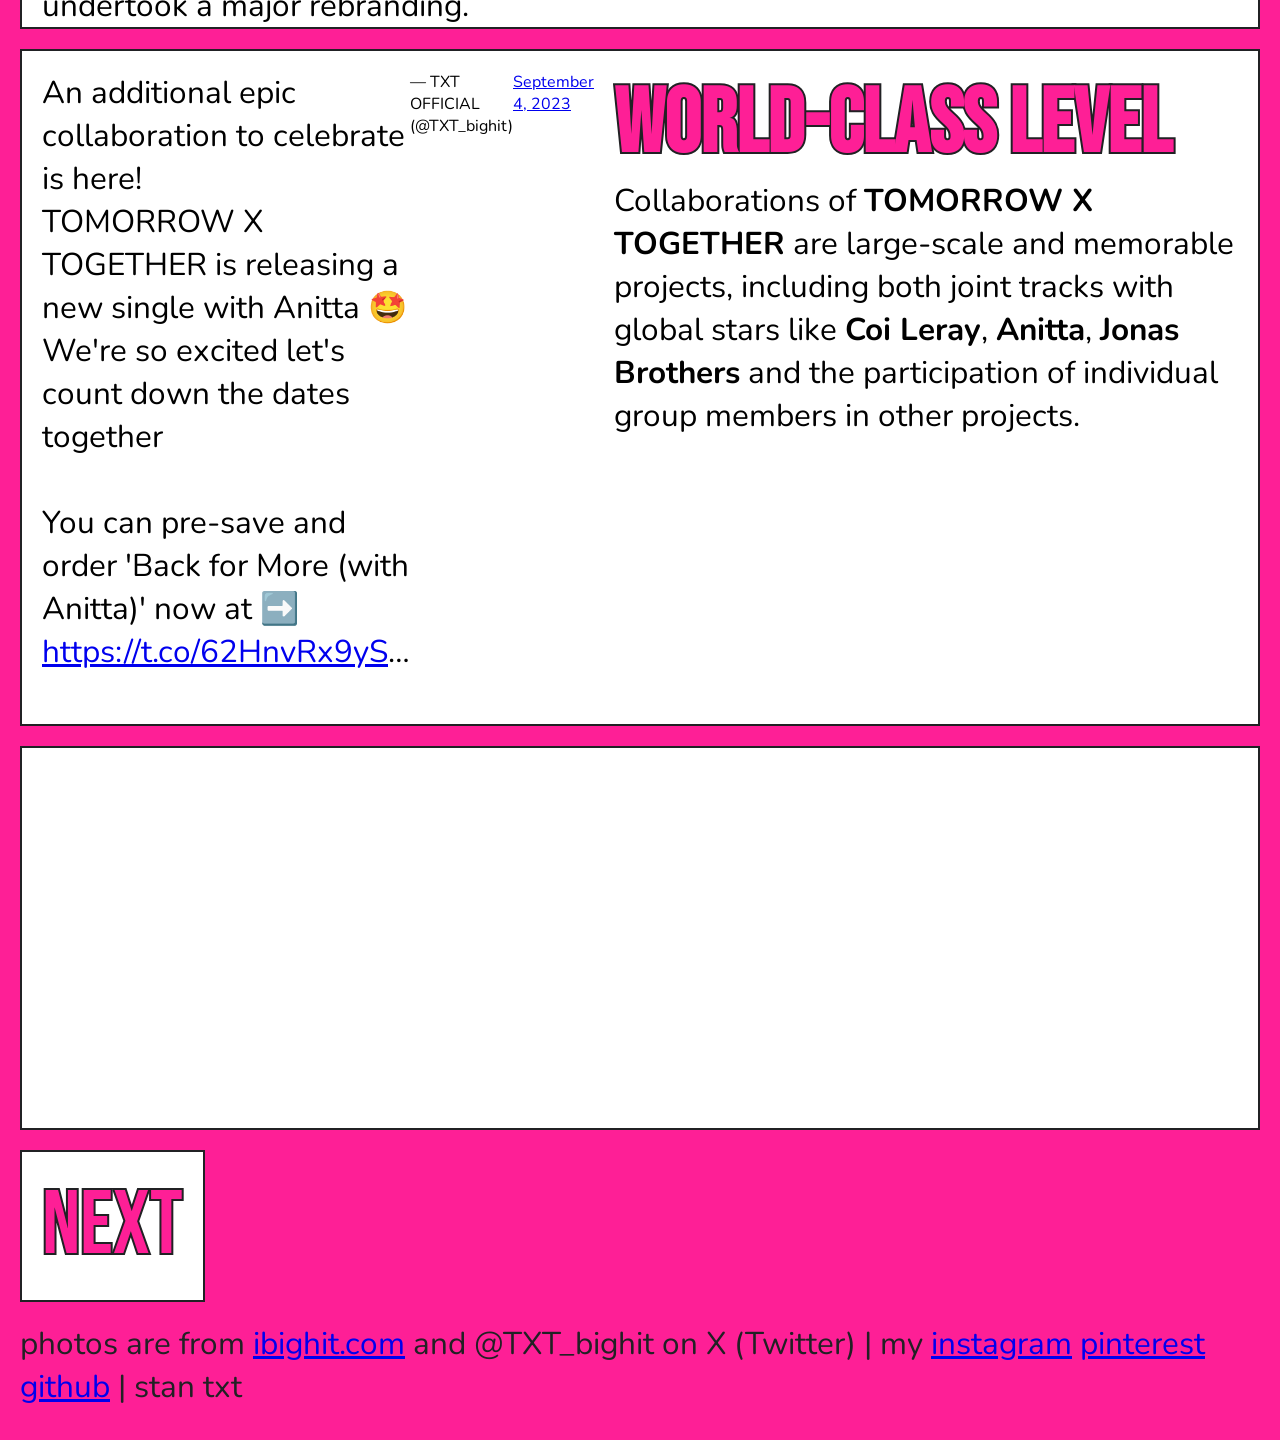
==== commit d054bb4d: "added a card for awards, wins and etc" ====
--- a/index.html
+++ b/index.html
@@ -77,6 +77,32 @@
       <img class="bigimg" src="lolla.jpg" alt="">
     </article>
 
+        <article class="card" style="justify-content: center;">
+      <div class="container">
+        <h4 class="h4">+30</h4>
+        <p>Wins on music shows</p>
+      </div>
+
+      <div class="container">
+        <h4 class="h4">+50</h4>
+        <p>Awards</p>
+      </div>
+
+      <div class="container">
+        <h4 class="h4">+190</h4>
+        <p>Award ominations</p>
+      </div>
+
+      <div class="container">
+        <h4 class="h4">+20</h4>
+        <p style="text-align: center;">Albums with gold<br>certifications worldwide</p>
+      </div>
+    </article>
+
+    <article class="card">
+      <iframe class="wiki" src="https://en.wikipedia.org/wiki/List_of_awards_and_nominations_received_by_Tomorrow_X_Together#State_and_cultural_honors"></iframe>
+    </article>
+
     <article class="card">
       <div>
         <h3 class="h3">Historical dominance in Japan</h3>
@@ -172,6 +198,8 @@
       </div>
     </article>
 
+    
+
 
     <button class="button">
       <a class="a" href="index2.html">Next</a>
--- a/style.css
+++ b/style.css
@@ -143,6 +143,31 @@
   margin: 20px;
 }
 
+.h4 {
+  font-family: 'Bebas Neue', sans-serif;
+  color: #fe1f96;
+  font-size: 20vh;
+  -webkit-text-stroke: 4px #212124;
+  paint-order: stroke fill;
+  display: flex;
+  justify-content: flex-start;
+  margin-top: 0;
+  margin-bottom: 0;
+  margin-left: 0;
+  transition: ease 0.4s all;
+}
+
+.container {
+  justify-items: center;
+  align-items: center;
+  flex: content;
+}
+
+.wiki {
+  width: 100%;
+  height: 400px;
+}
+
 .footer {
   margin: 20px;
   margin-top: 0;
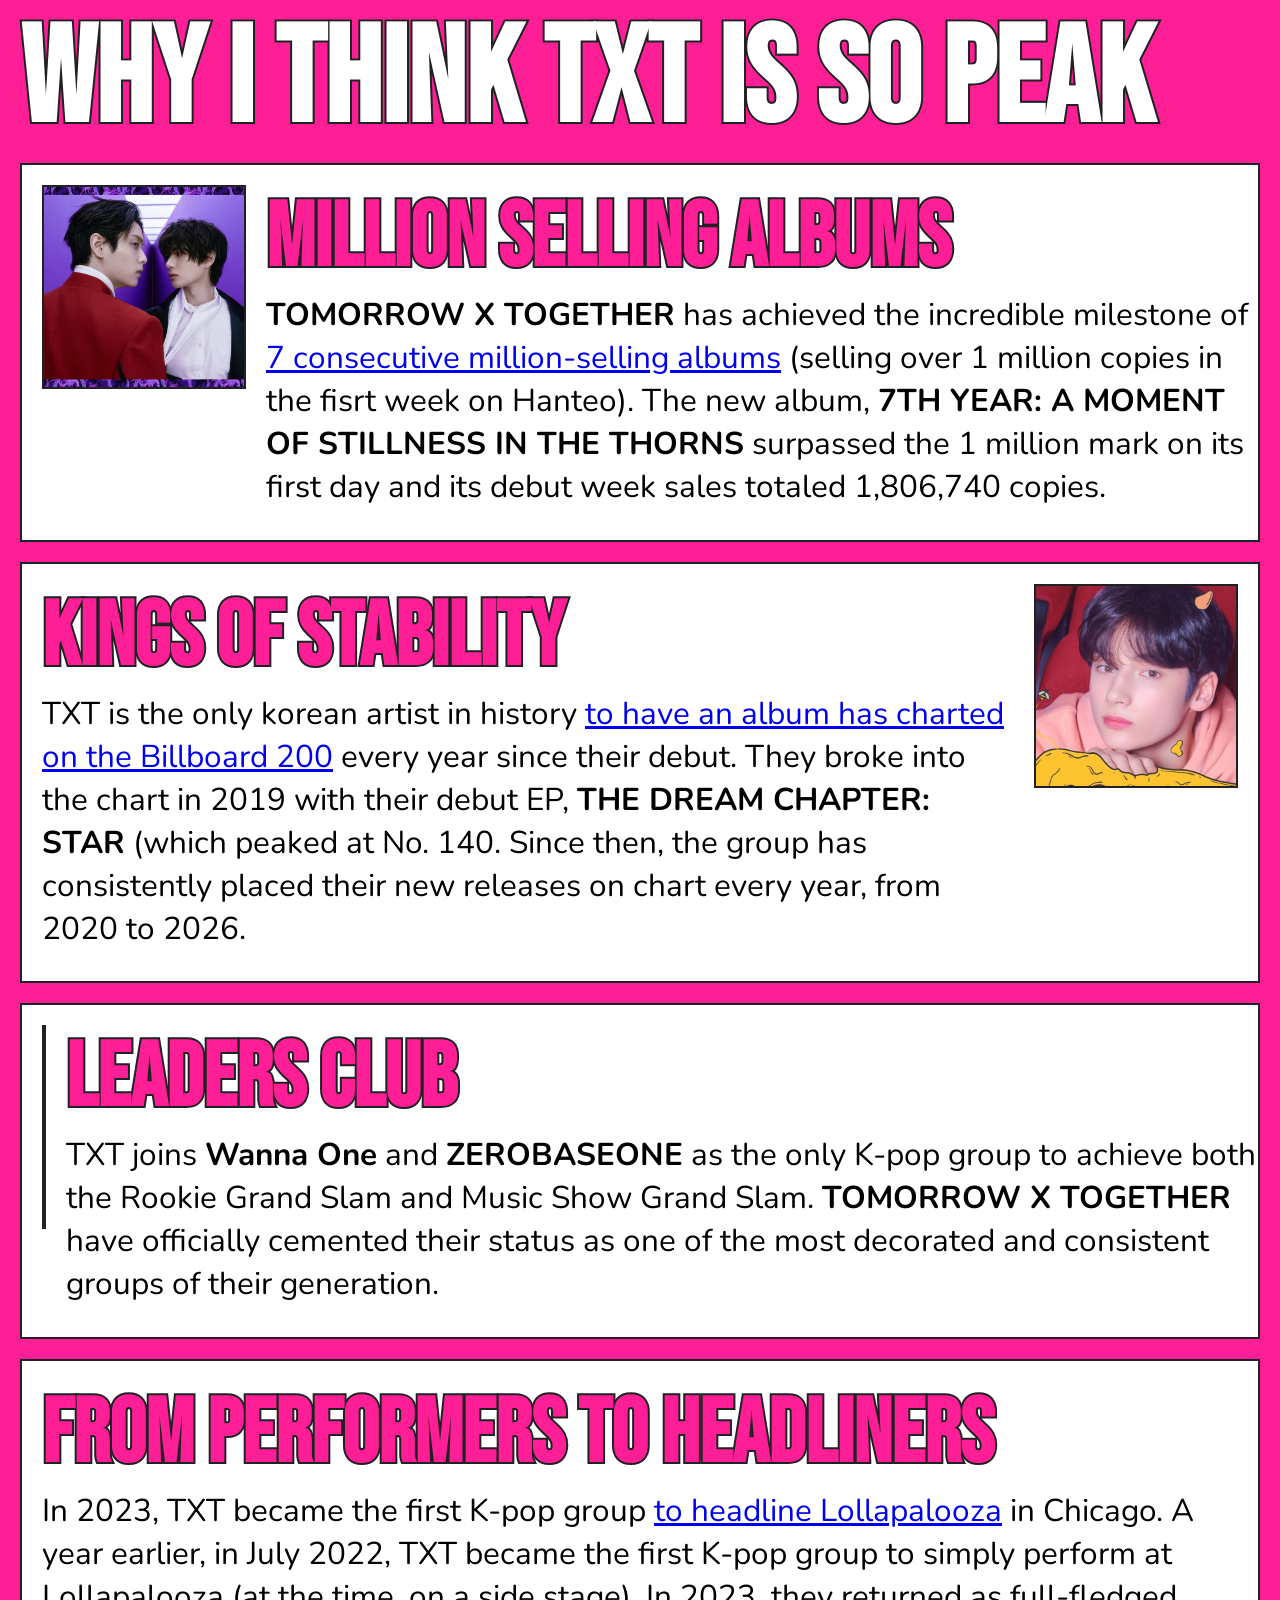
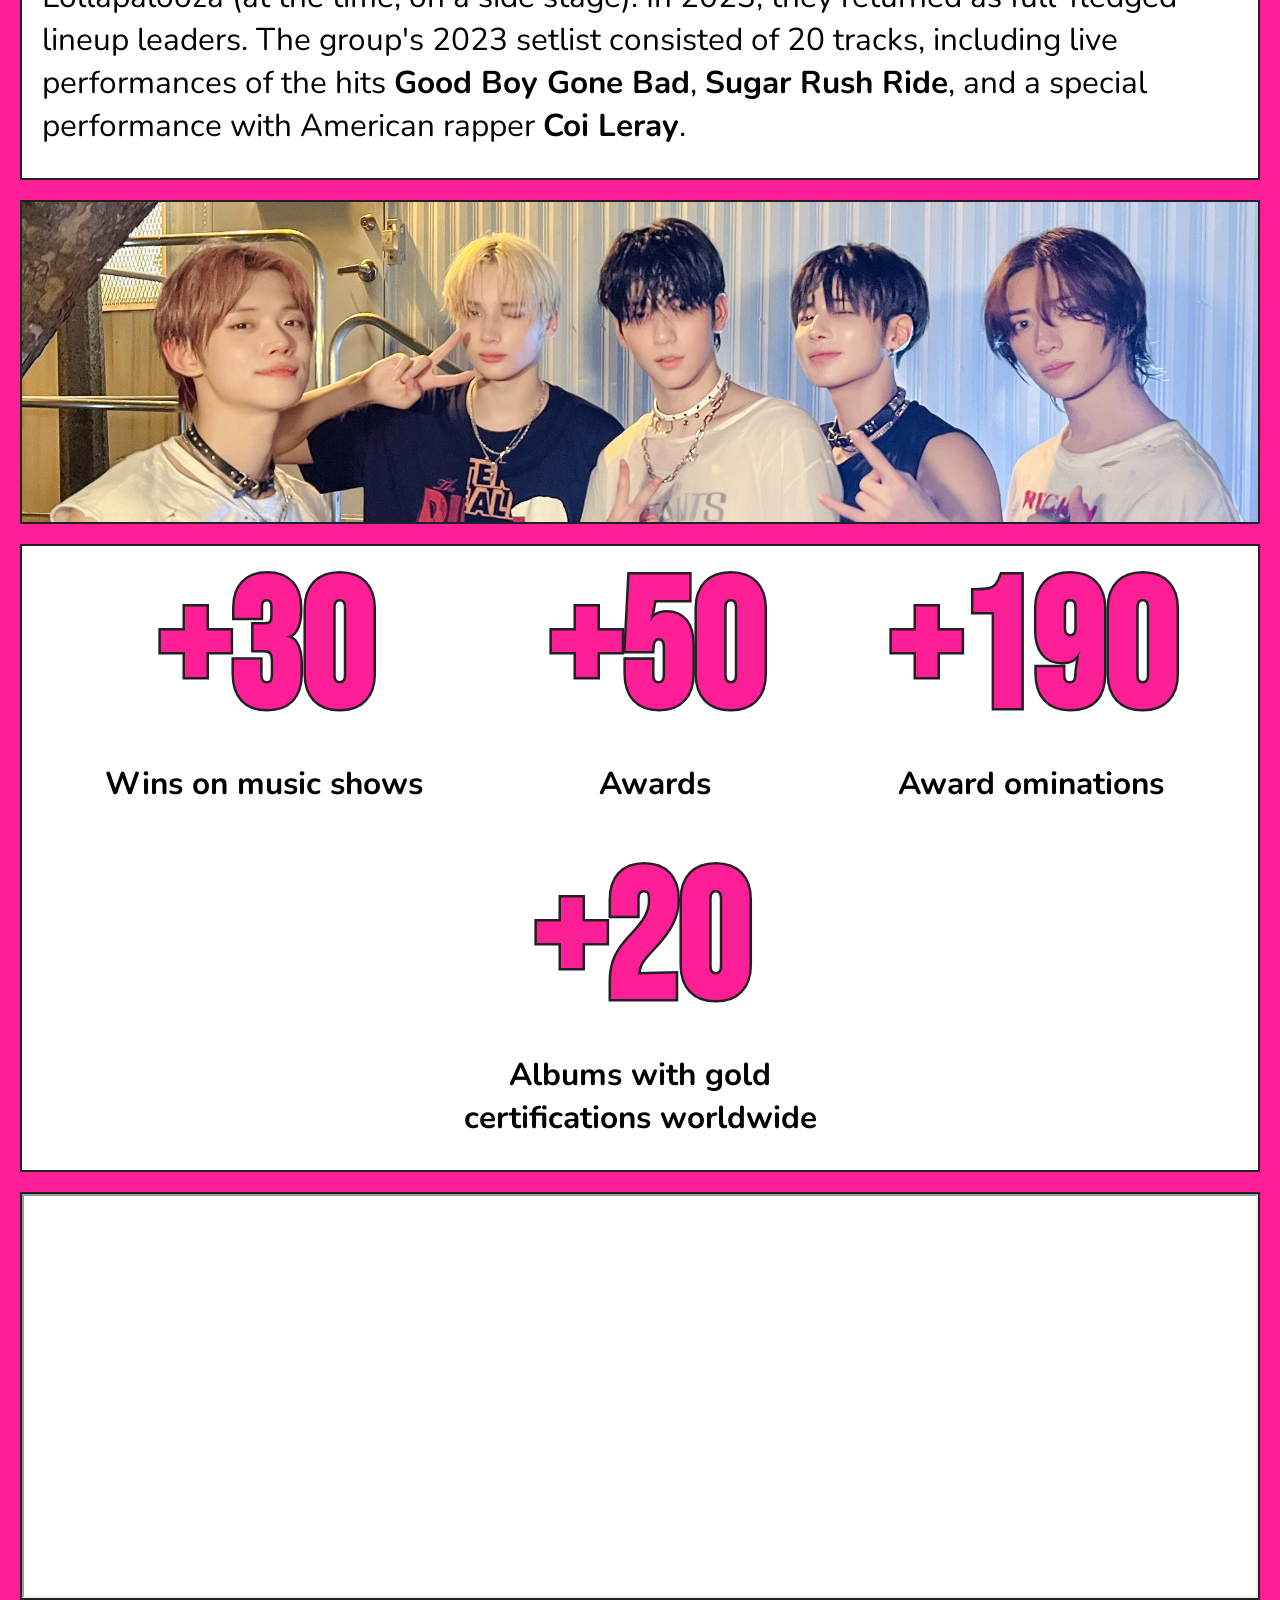
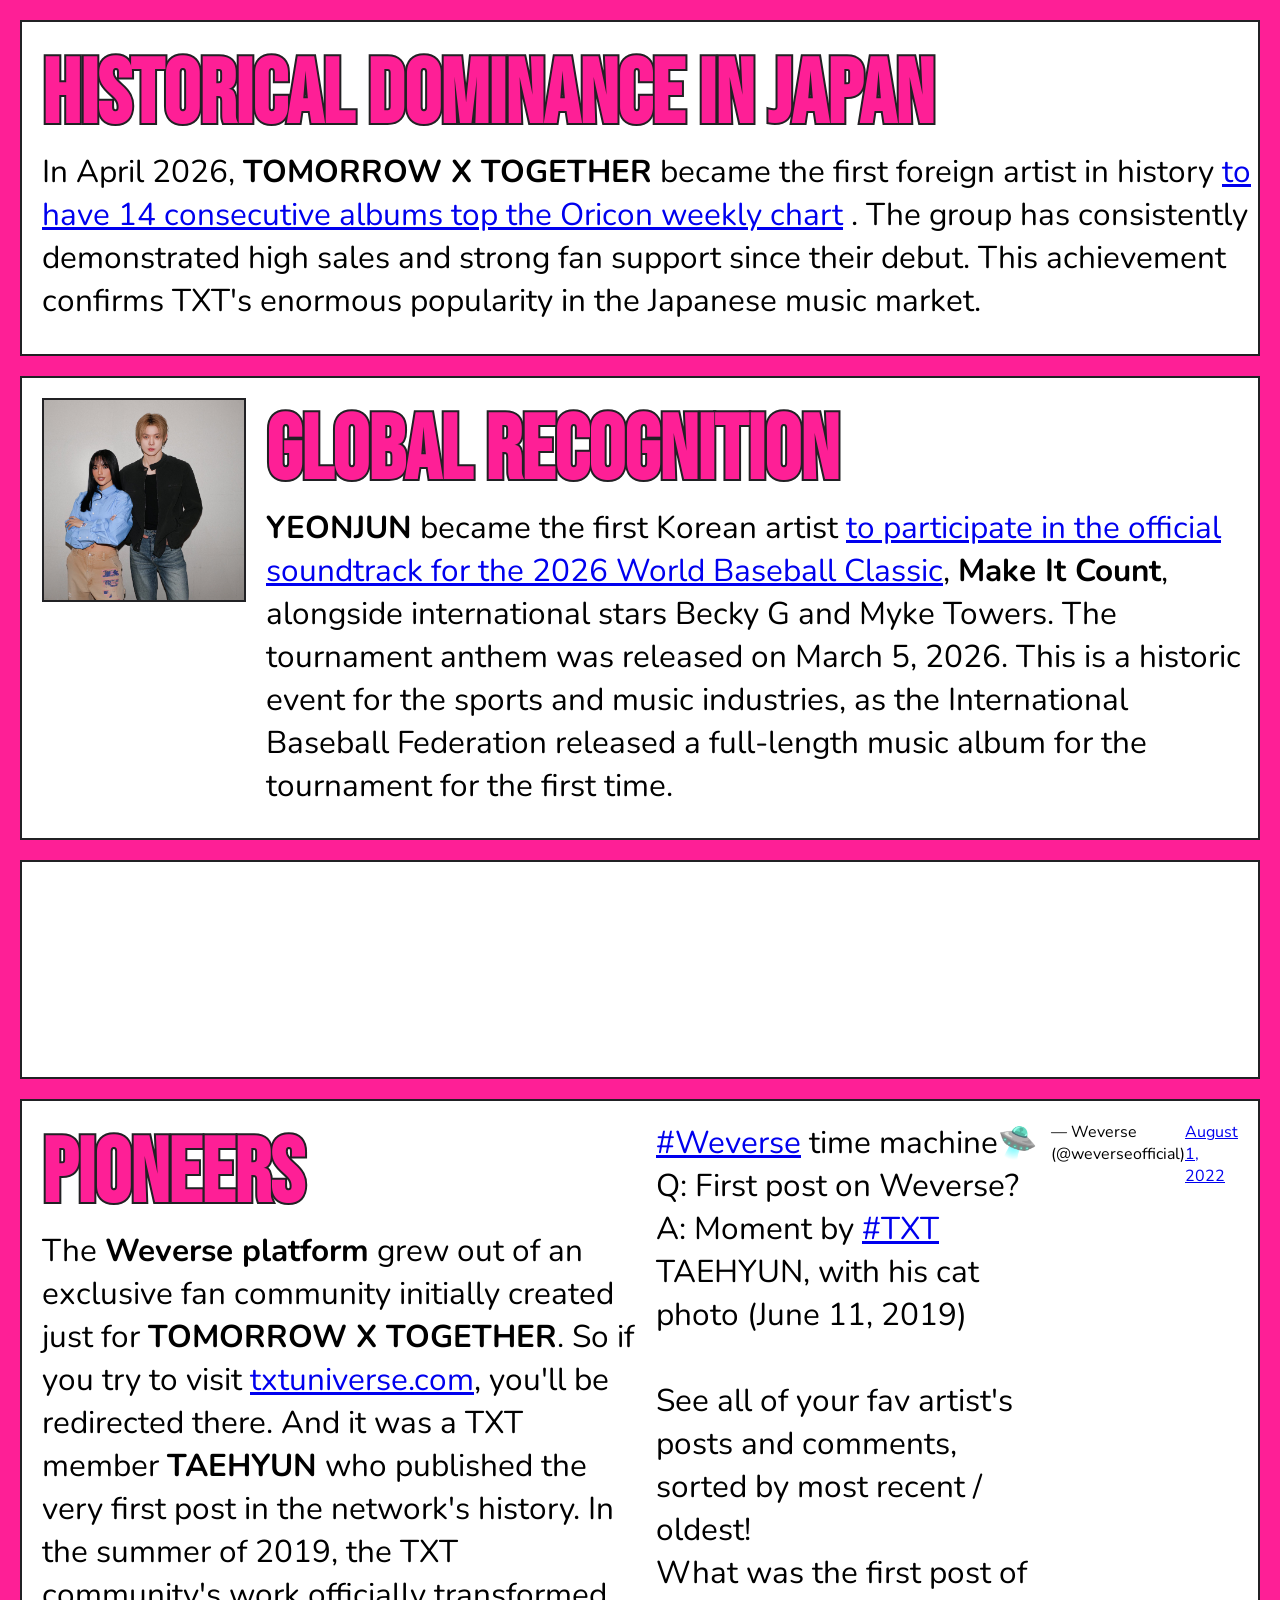
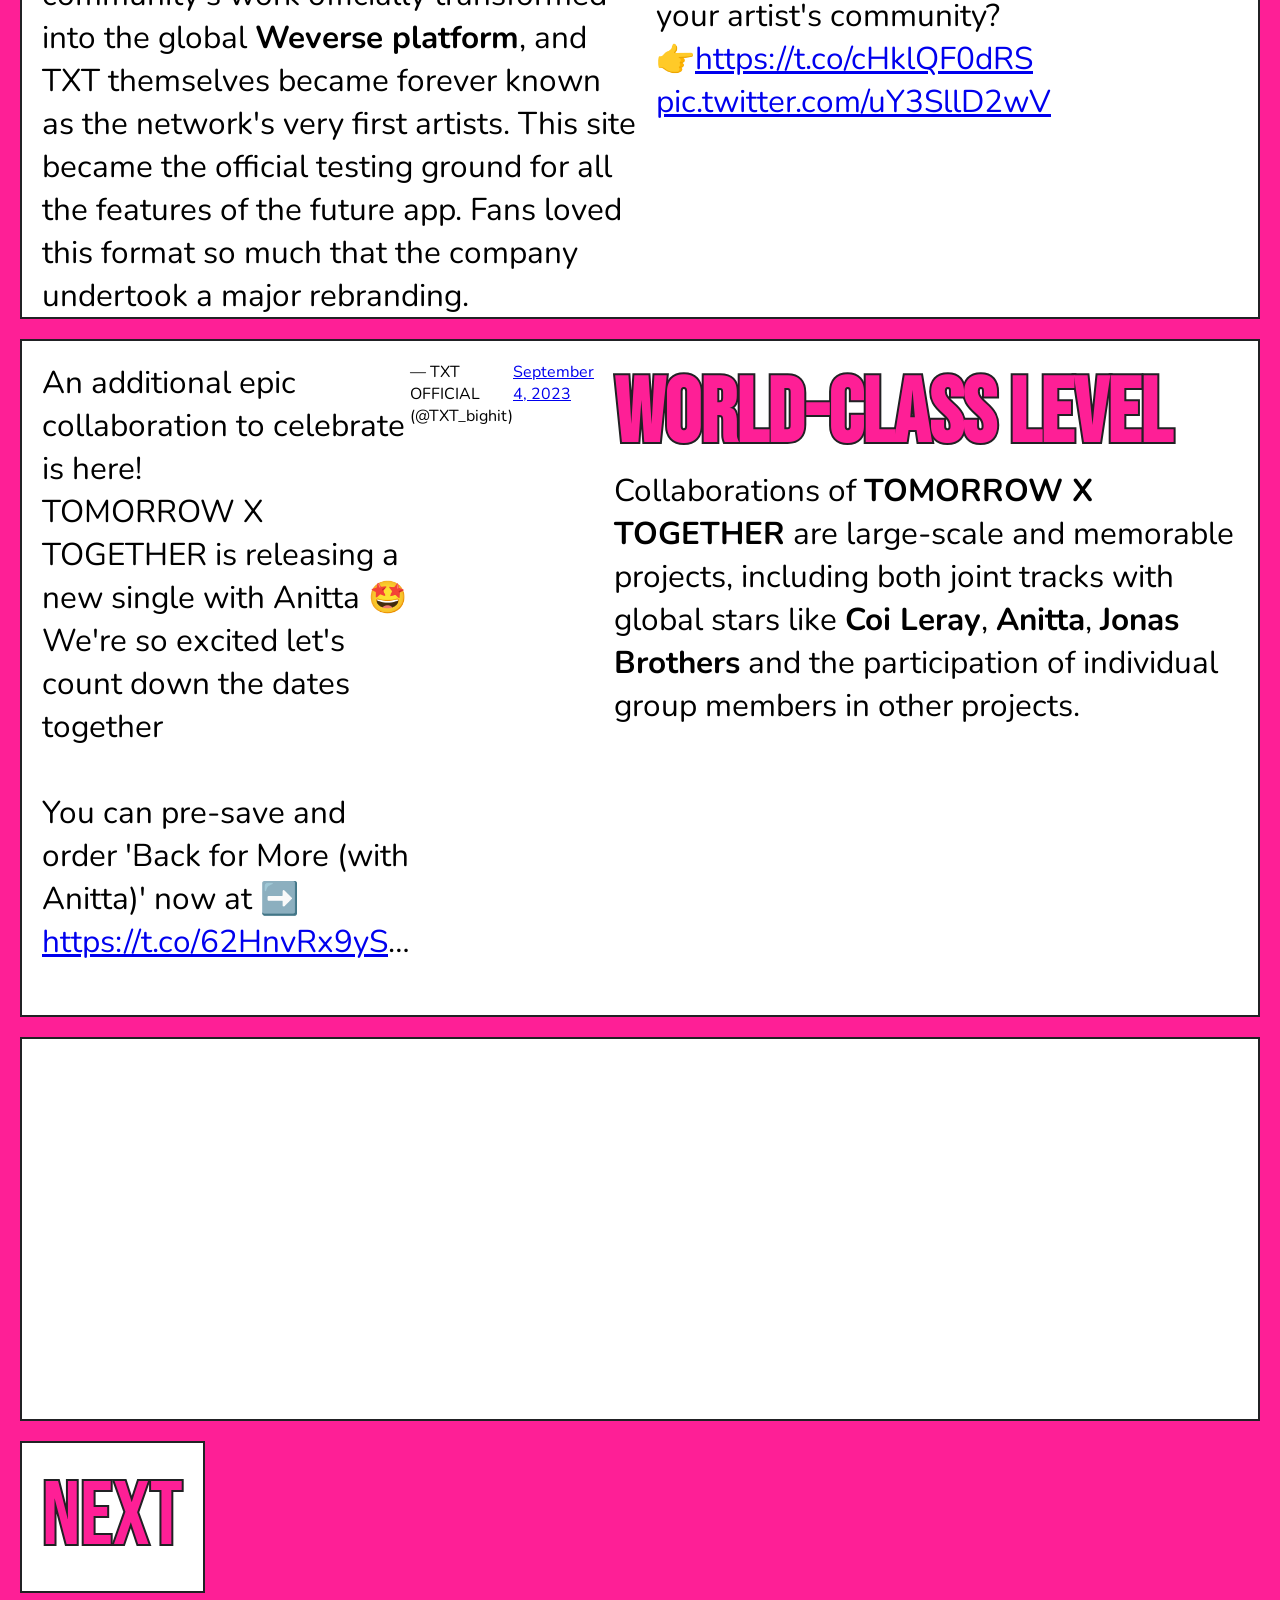
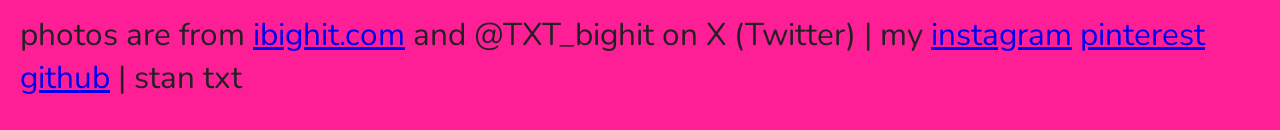
==== commit c0dd5b31: "added a wrap for the awards card" ====
--- a/index.html
+++ b/index.html
@@ -77,25 +77,25 @@
       <img class="bigimg" src="lolla.jpg" alt="">
     </article>
 
-        <article class="card" style="justify-content: center;">
+    <article class="card" style="justify-content: center; align-items: center; flex-wrap: wrap; gap: 10%;">
       <div class="container">
         <h4 class="h4">+30</h4>
-        <p>Wins on music shows</p>
+        <p><b>Wins on music shows</b></p>
       </div>
 
       <div class="container">
         <h4 class="h4">+50</h4>
-        <p>Awards</p>
+        <p><b>Awards</b></p>
       </div>
 
       <div class="container">
         <h4 class="h4">+190</h4>
-        <p>Award ominations</p>
+        <p><b>Award ominations</b></p>
       </div>
 
       <div class="container">
         <h4 class="h4">+20</h4>
-        <p style="text-align: center;">Albums with gold<br>certifications worldwide</p>
+        <p style="text-align: center;"><b>Albums with gold<br>certifications worldwide</b></p>
       </div>
     </article>
 
--- a/style.css
+++ b/style.css
@@ -147,7 +147,7 @@
   font-family: 'Bebas Neue', sans-serif;
   color: #fe1f96;
   font-size: 20vh;
-  -webkit-text-stroke: 4px #212124;
+  -webkit-text-stroke: 5px #212124;
   paint-order: stroke fill;
   display: flex;
   justify-content: flex-start;
@@ -158,9 +158,9 @@
 }
 
 .container {
-  justify-items: center;
+  display: flex;
   align-items: center;
-  flex: content;
+  flex-direction: column;
 }
 
 .wiki {
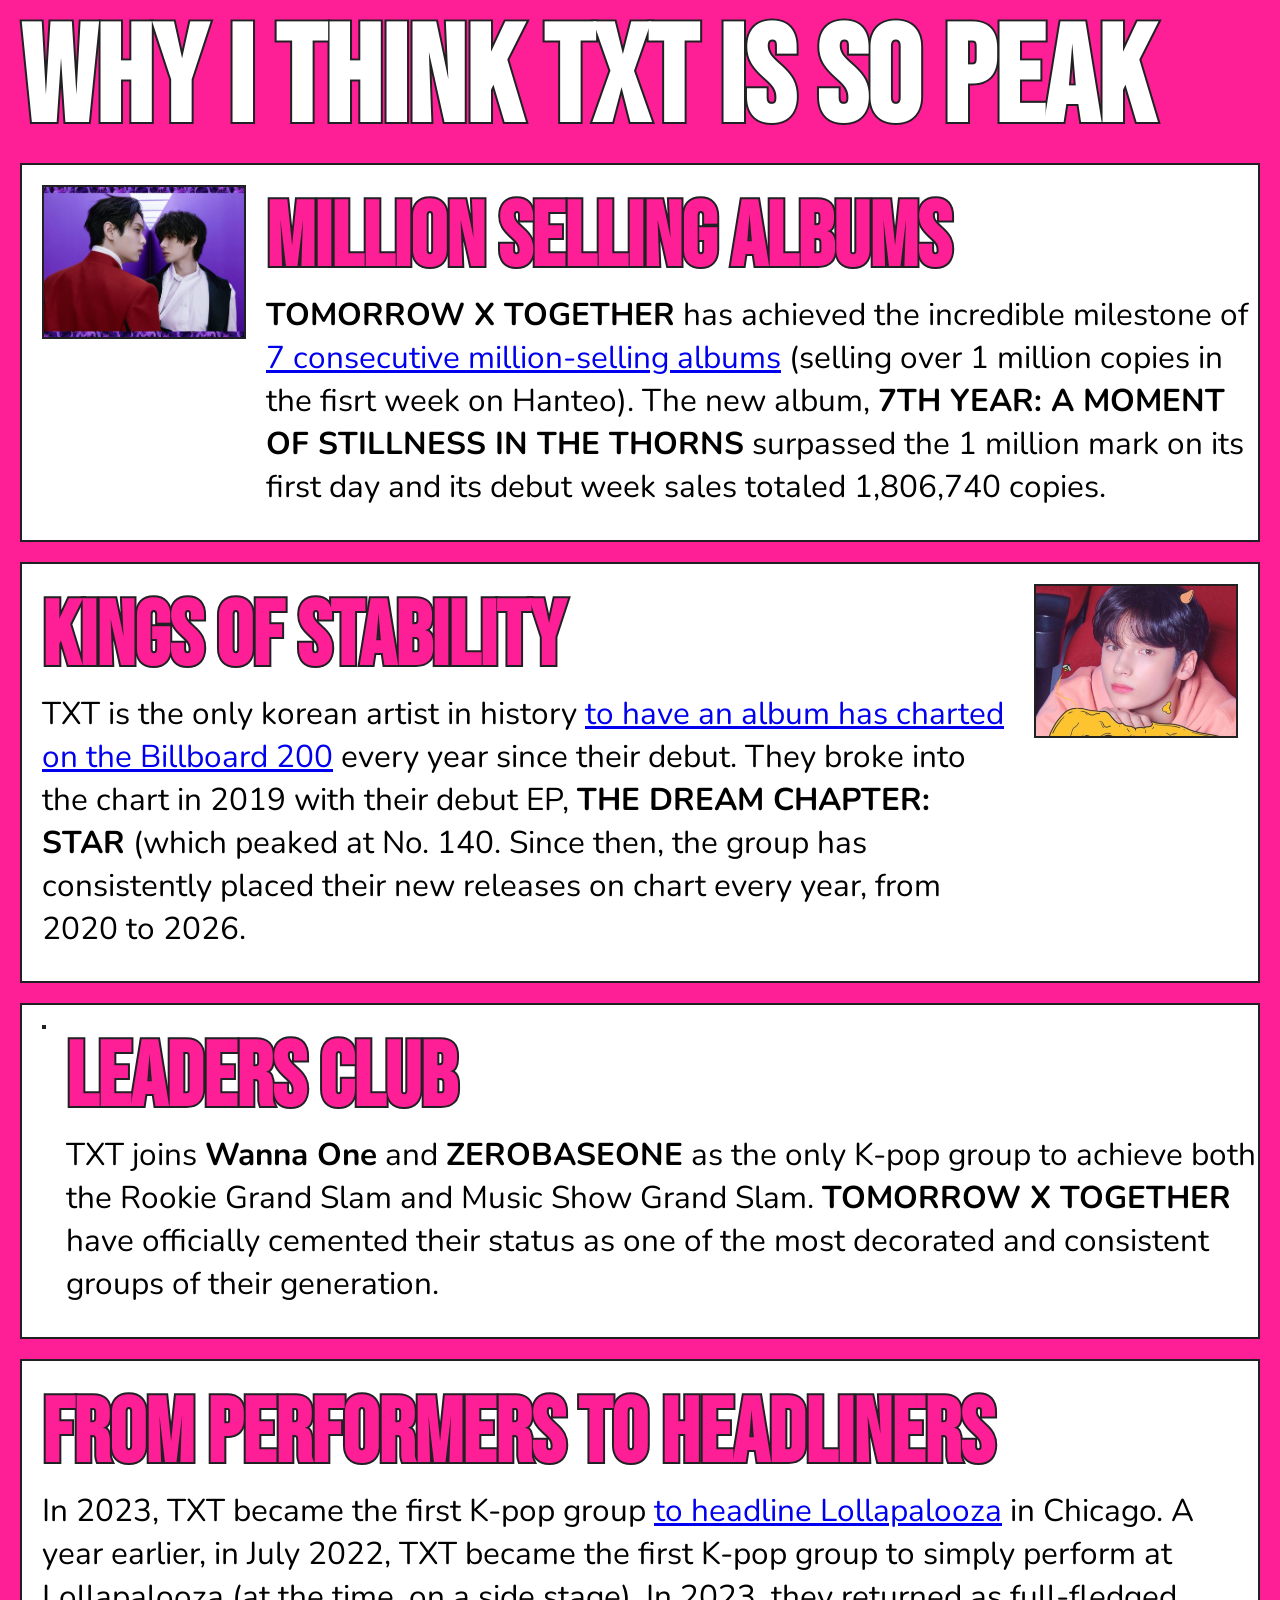
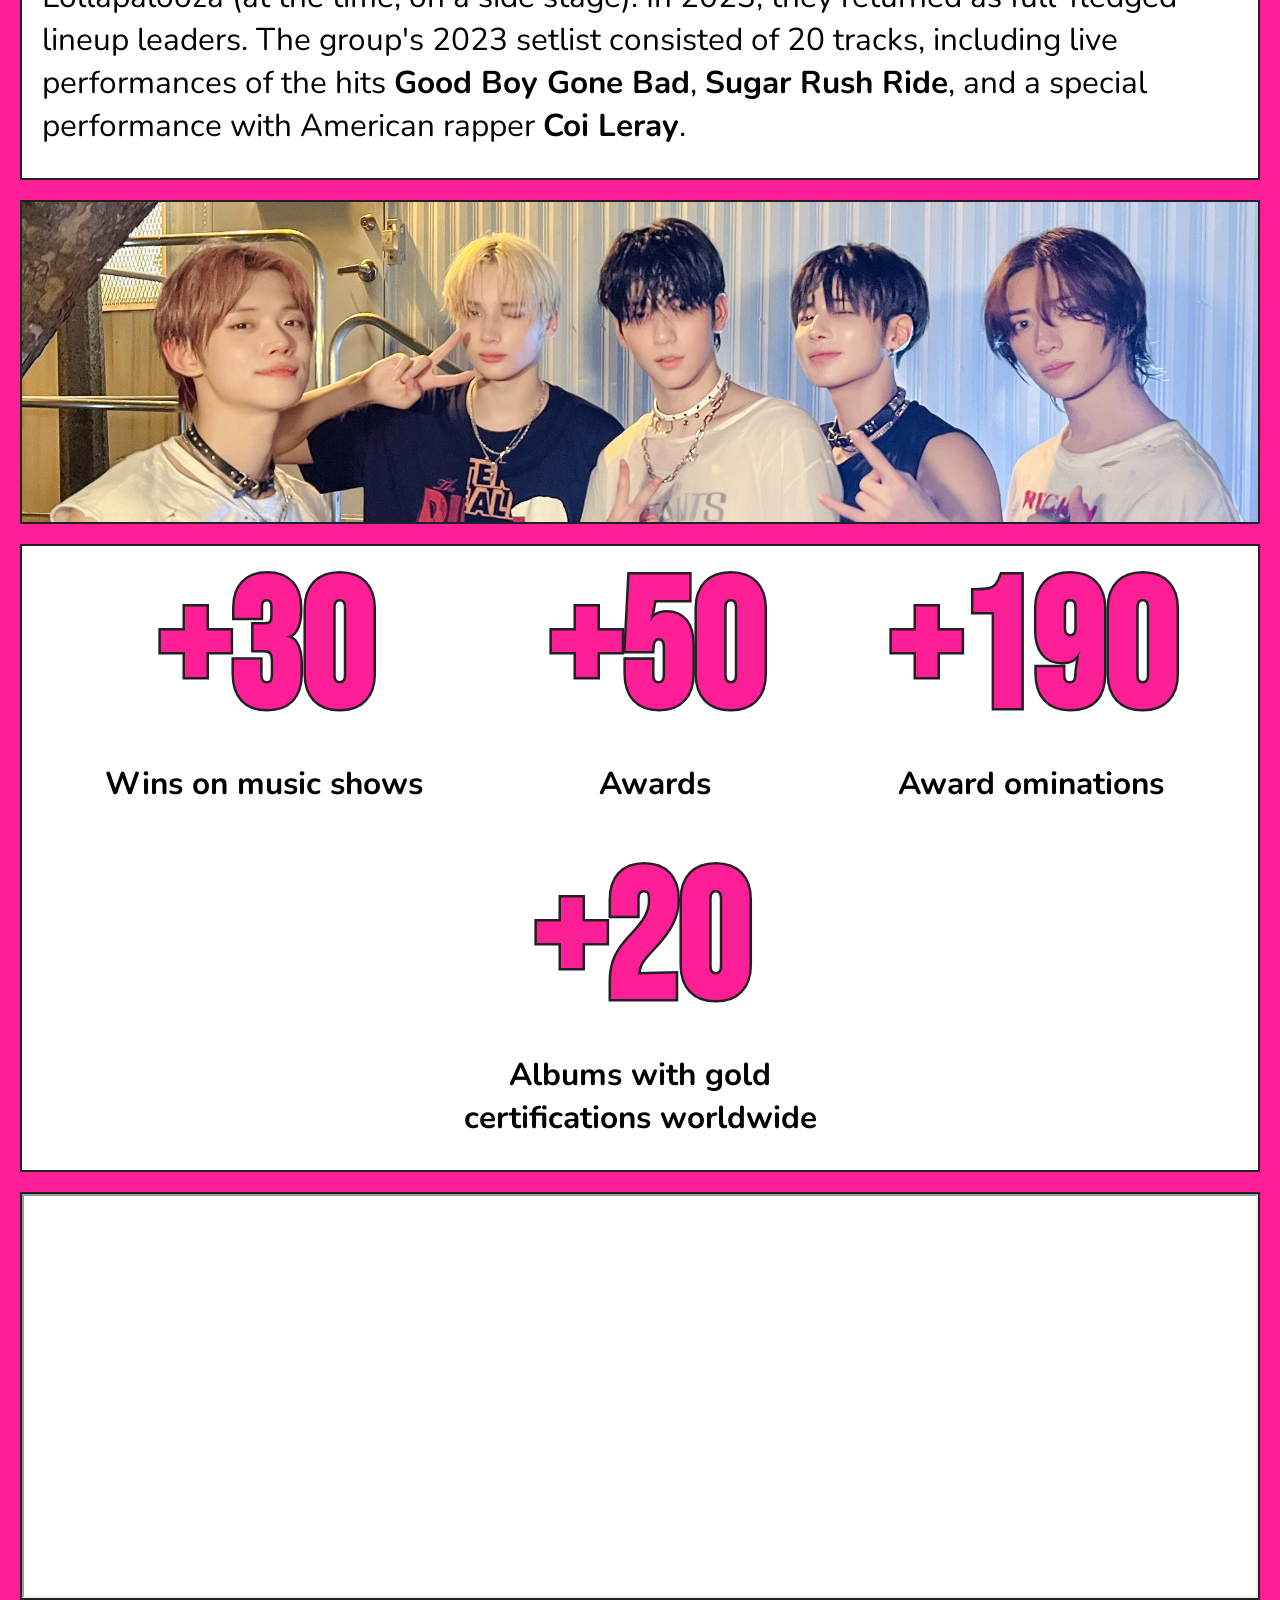
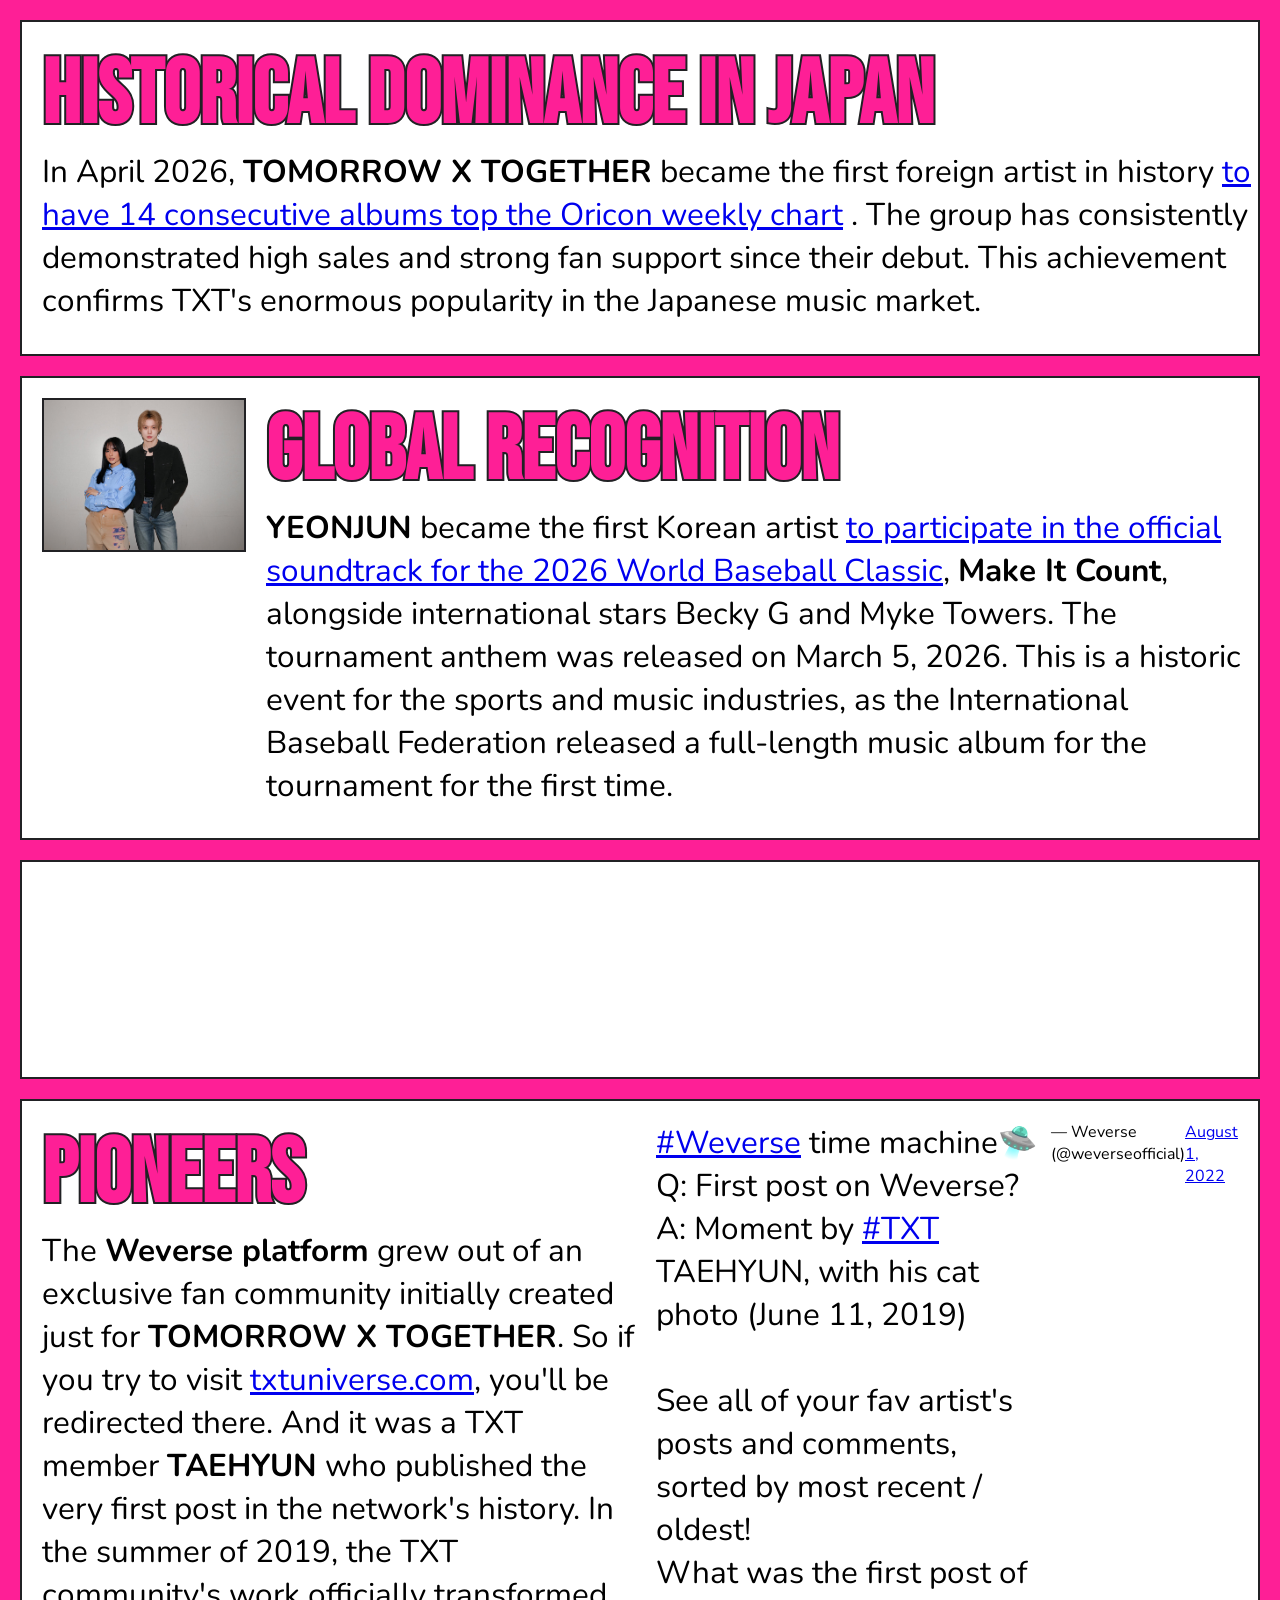
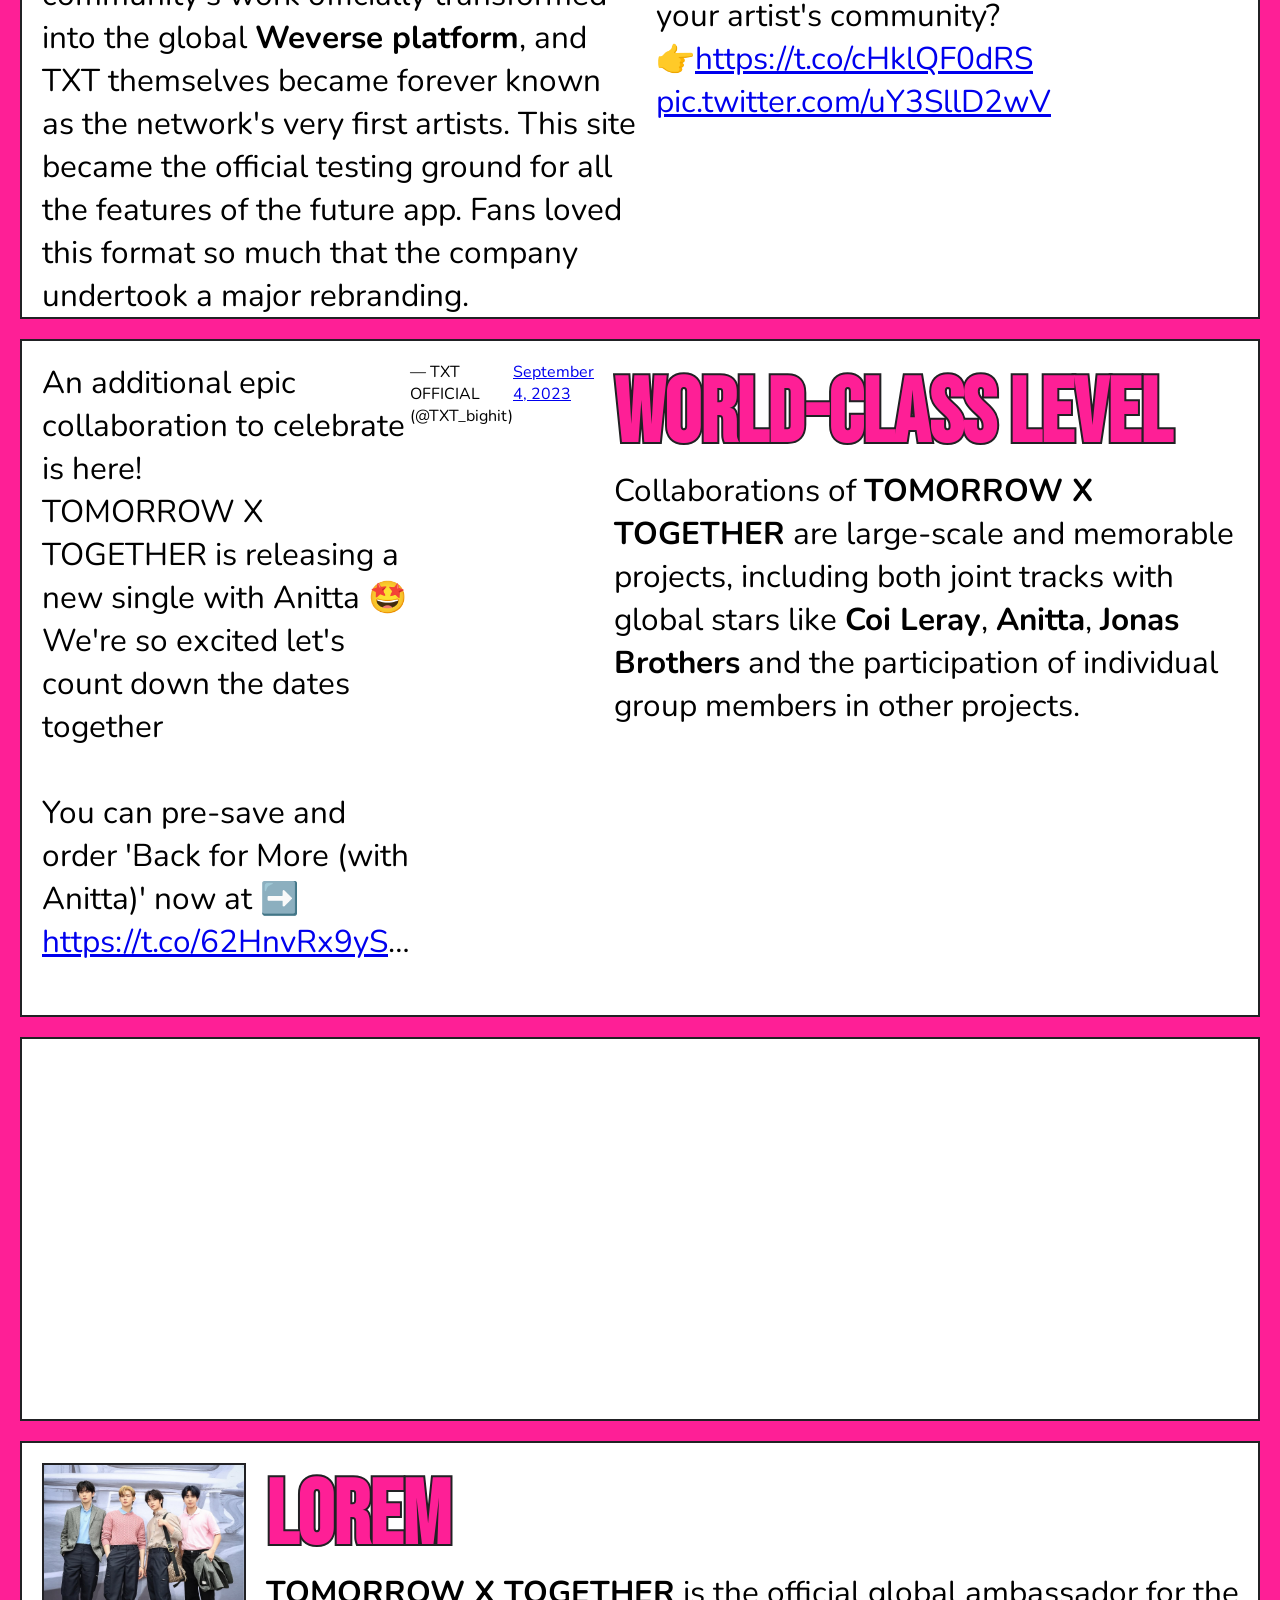
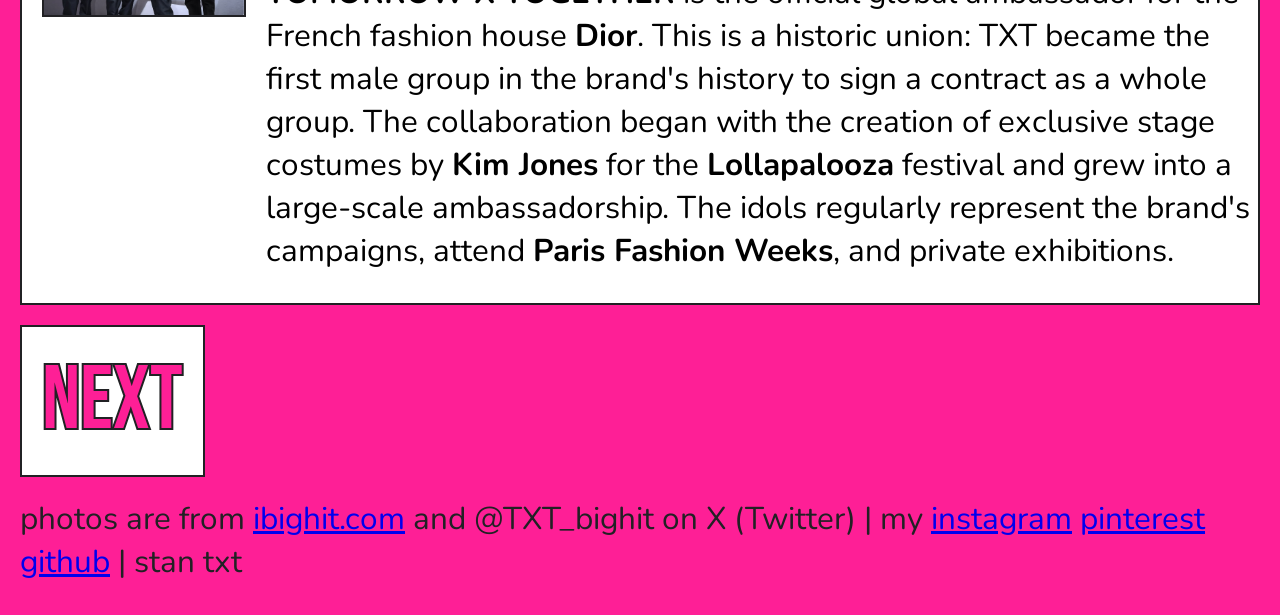
==== commit 85df74b1: "im done" ====
--- a/index.html
+++ b/index.html
@@ -20,7 +20,8 @@
 
   <main>
     <article class="card">
-      <img class="img" src="bestiez.jpg" alt="">
+      <a href="https://ibighit.com/ko/txt/discography/detail/7th_year"><img class="img" src="bestiez.jpg" alt=""></a>
+      
       <div>
         <h2 class="h2">Million selling albums</h2>
         <p><b>TOMORROW X TOGETHER</b> has achieved the incredible milestone of <a
@@ -43,12 +44,14 @@
             DREAM CHAPTER: STAR</b> (which peaked at No. 140. Since then, the group has consistently placed their new
           releases on chart every year, from 2020 to 2026.</p>
       </div>
-      <img class="img" src="hyuka.jpg" alt="">
-
-    </article>
-
-    <article class="card">
-      <img class="img" src="terry.jpg" alt="">
+      <a href="https://ibighit.com/public/txt/images/txt/discography/the_dream_chapter-star/concept02-02.jpg"><img class="img" src="hyuka.jpg" alt=""></a>
+      
+
+    </article>
+
+    <article class="card">
+      <a href="https://ibighit.com/ko/txt/discography/detail/7th_year"><img class="img" src="terry.jpg" alt=""></a>
+      
       <div>
         <h2 class="h2">Leaders club</h2>
         <p>TXT joins <b>Wanna One</b> and <b>ZEROBASEONE</b> as the only K-pop group to achieve both the Rookie Grand
@@ -74,7 +77,8 @@
     </article>
 
     <article class="card">
-      <img class="bigimg" src="lolla.jpg" alt="">
+      <a class="bigimg" href="https://x.com/TXT_bighit/status/1688054521052942336?s=20"><img class="bigimg" src="lolla.jpg" alt=""></a>
+      
     </article>
 
     <article class="card" style="justify-content: center; align-items: center; flex-wrap: wrap; gap: 10%;">
@@ -115,7 +119,8 @@
     </article>
 
     <article class="card">
-      <img class="img" src="makeitcount.jpg" alt="">
+      <a href="https://x.com/TXT_bighit/status/2035710909096898861?s=20"><img class="img" src="makeitcount.jpg" alt=""></a>
+      
       <div>
         <h2 class="h2"> Global recognition</h2>
         <p><b>YEONJUN</b> became the first Korean artist <a
@@ -198,6 +203,15 @@
       </div>
     </article>
 
+    <article class="card">      
+      <a href="https://www.instagram.com/p/DLaeX4NNft9/?utm_source=ig_web_copy_link&igsh=MzRlODBiNWFlZA=="><img class="img" src="dior.jpg" alt=""></a>
+      <div>      
+        <h2 class="h2">Lorem</h2>
+        <p style="margin-left: 0;"><b>TOMORROW X TOGETHER</b> is the official global ambassador for the French fashion house <b>Dior</b>. This is a historic union: TXT became the first male group in the brand's history to sign a contract as a whole group. The collaboration began with the creation of exclusive stage costumes by <b>Kim Jones</b> for the <b>Lollapalooza</b> festival and grew into a large-scale ambassadorship. The idols regularly represent the brand's campaigns, attend <b>Paris Fashion Weeks</b>, and private exhibitions.</p>
+      </div>
+
+    </article>
+
     
 
 
--- a/style.css
+++ b/style.css
@@ -14,11 +14,11 @@
   margin-top: 0;
   margin-bottom: 0;
   margin-left: 20px;
-  transition: ease 0.4s all;
+  transition: ease 0.3s all;
 }
 
 .h1:hover {
-  filter: drop-shadow(0 0 10px #212124);
+  filter: drop-shadow(0 0 4px #212124);
   color: #212124;
   -webkit-text-stroke: 4px #fff
 }
@@ -31,7 +31,7 @@
   font-family: 'Nunito', sans-serif;
   display: flex;
   flex-direction: row;
-  transition: ease 1s all
+  transition: ease 0.3s all
 }
 
 .card:hover {
@@ -94,12 +94,12 @@
   font-family: 'Nunito', sans-serif;
   display: flex;
   flex-direction: row;
-  transition: ease 1s all;
+  transition: ease 0.3s all;
 }
 
 .button:hover {
-  filter: drop-shadow(0 0 30px #ffffff);
-  transition: ease 1.5s all; 
+  filter: drop-shadow(0 0 10px #ffffff);
+  transition: ease 0.3s all; 
 }
 
 .a {
@@ -120,7 +120,7 @@
 
 .player:hover {
   scale: 1.01;
-  filter: drop-shadow(0 0 10px #212124);
+  filter: drop-shadow(0 0 4px #212124);
 }
 
 .playercontainer {
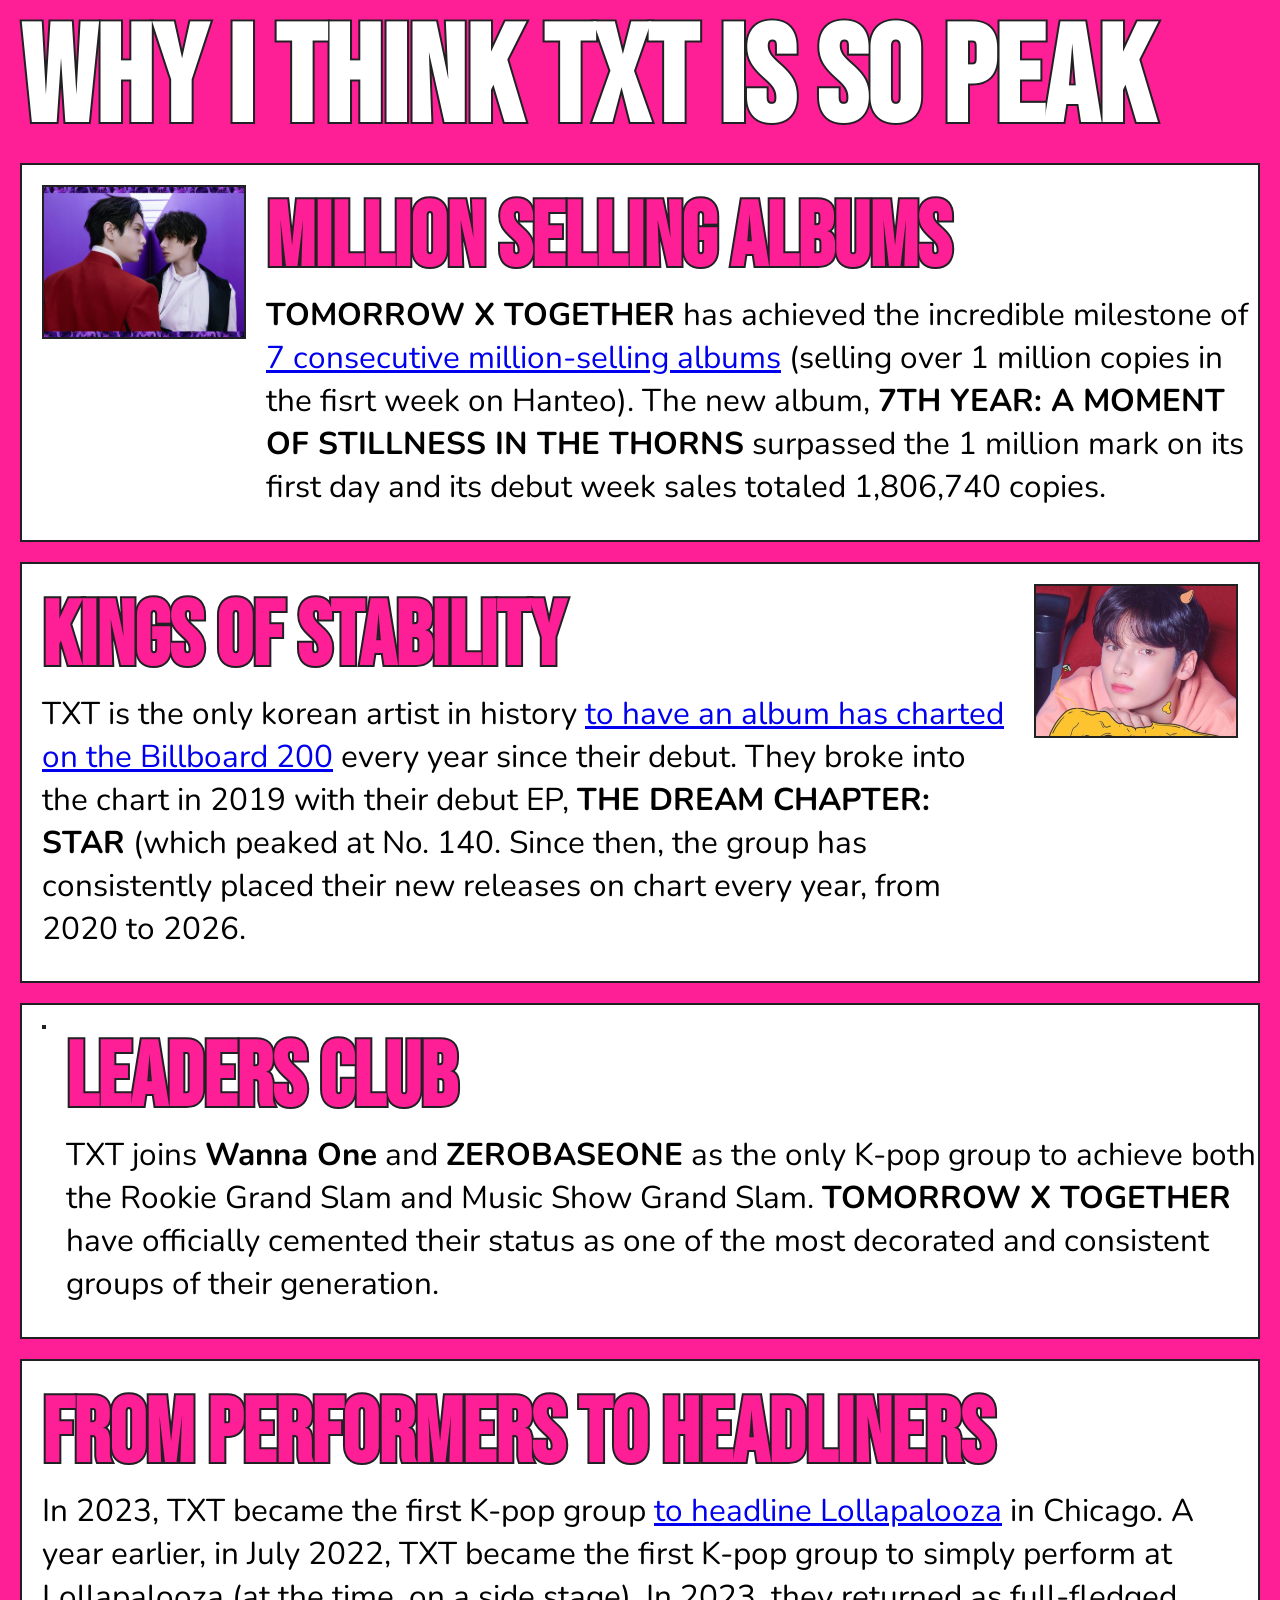
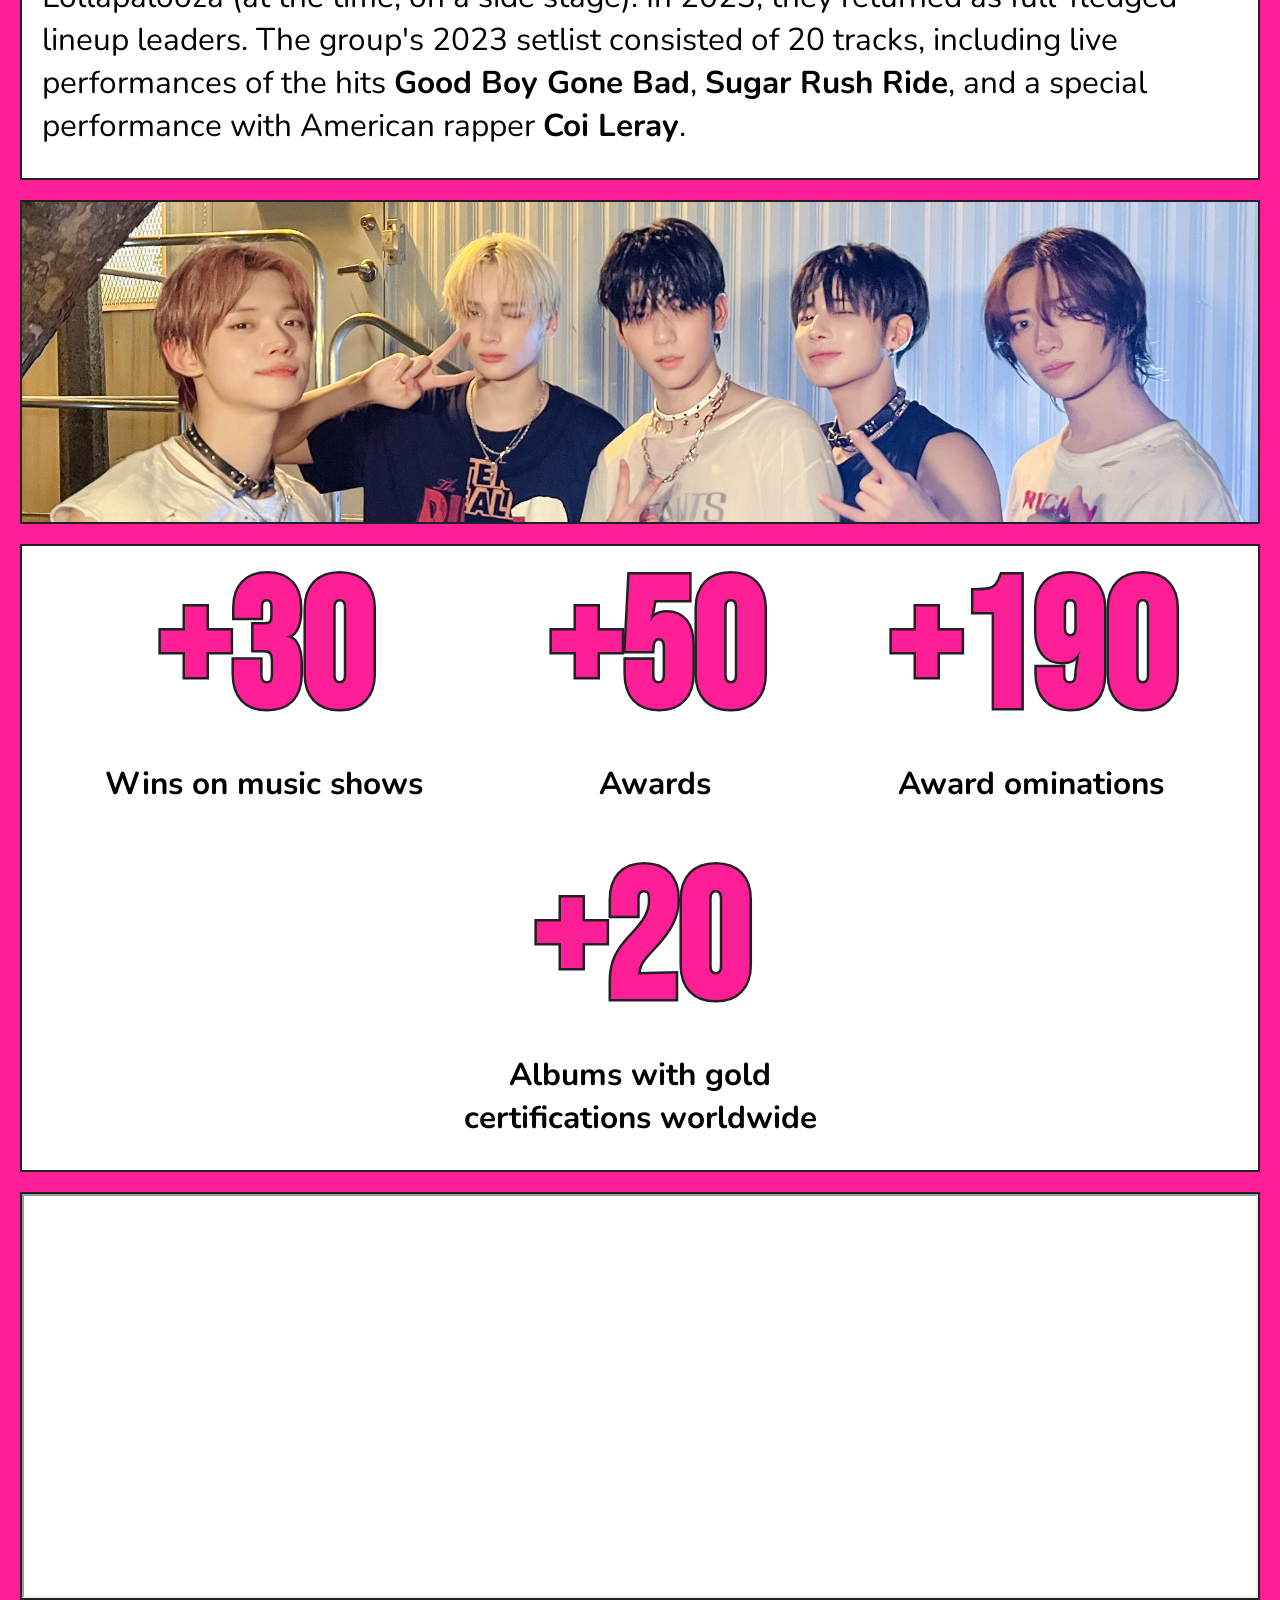
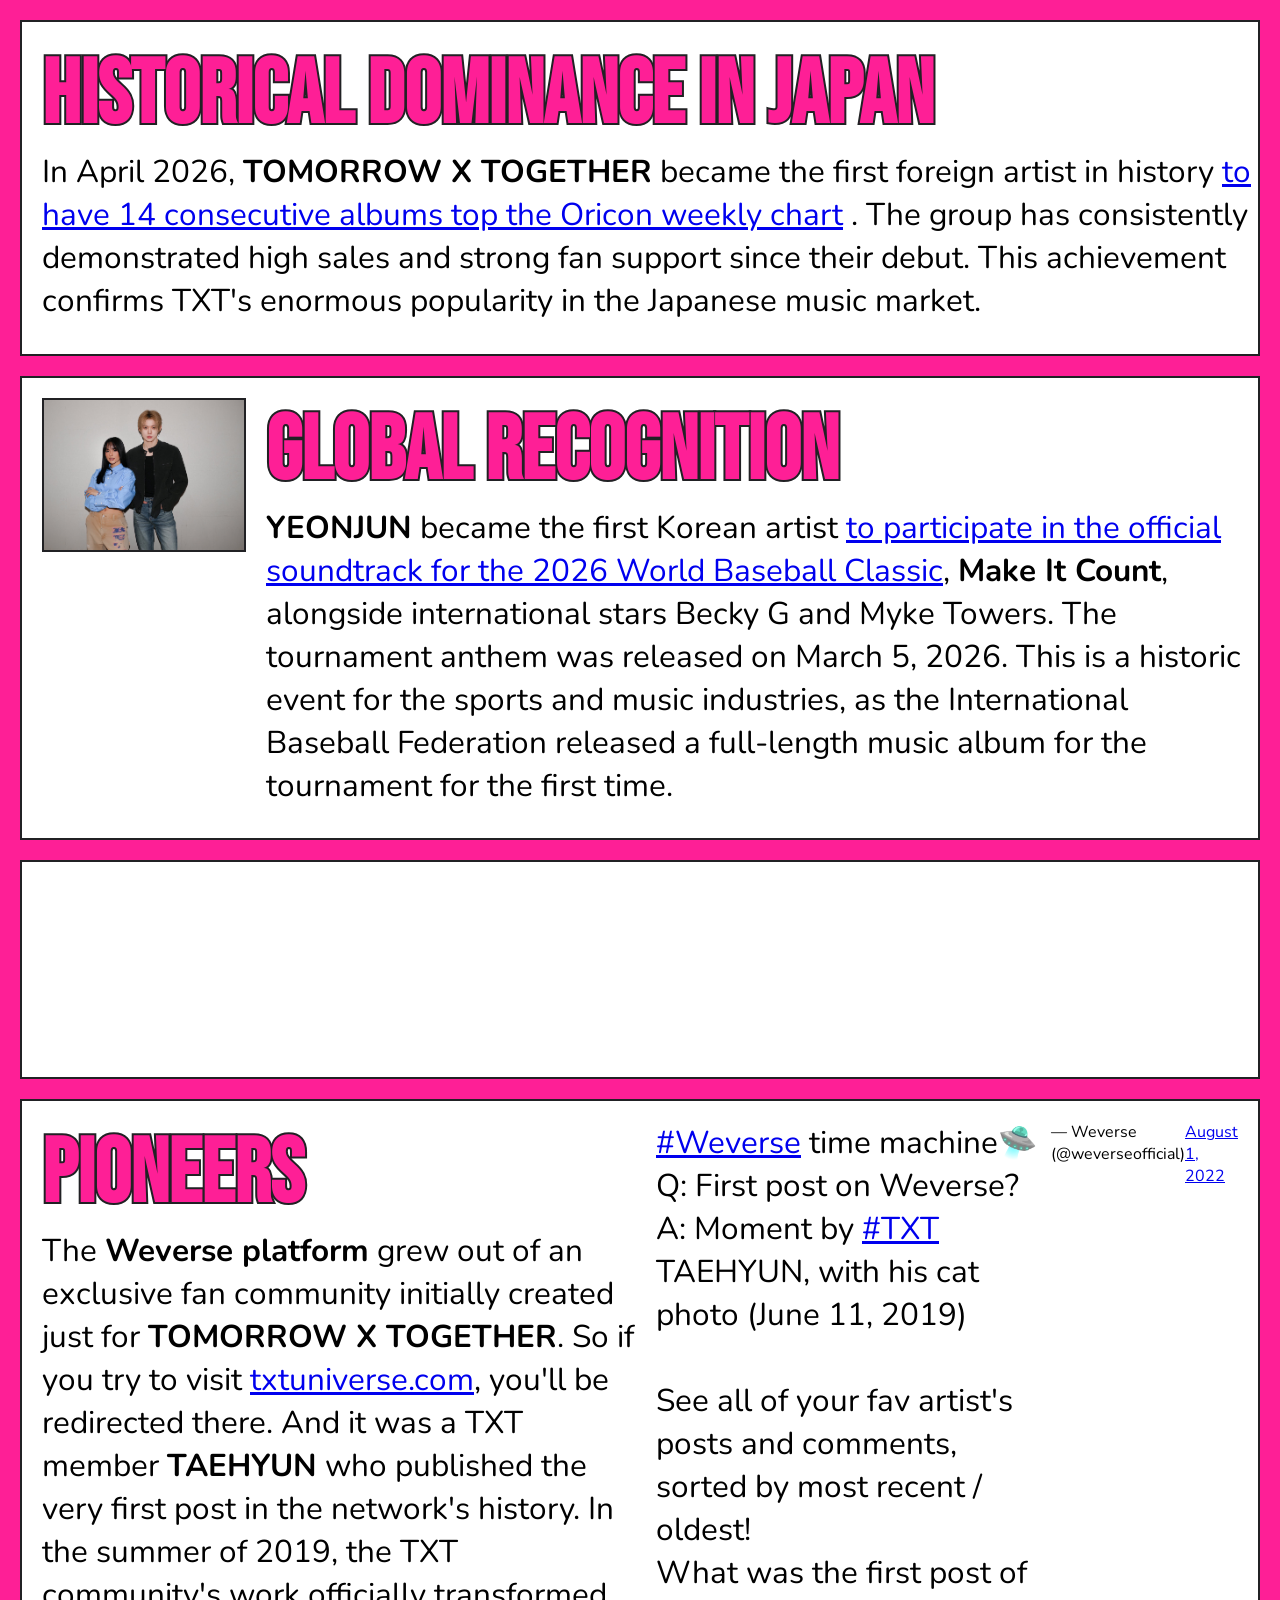
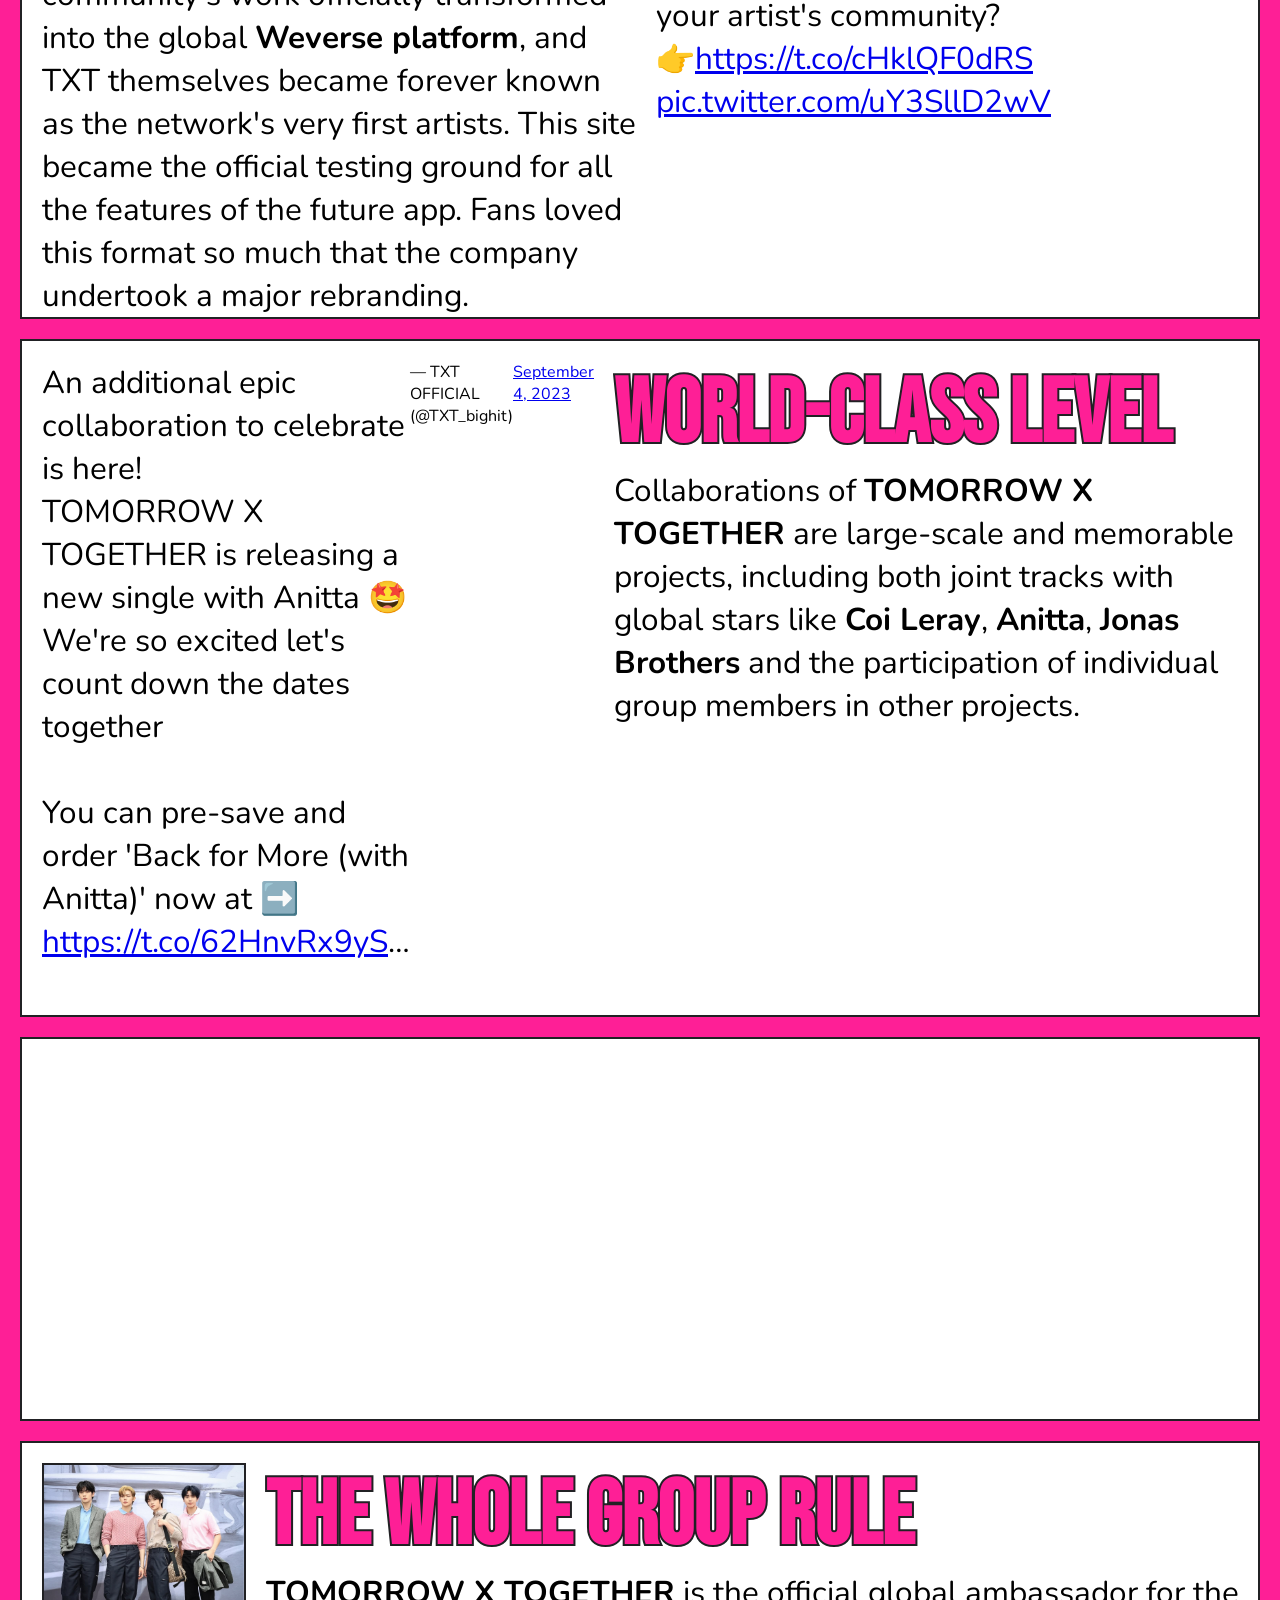
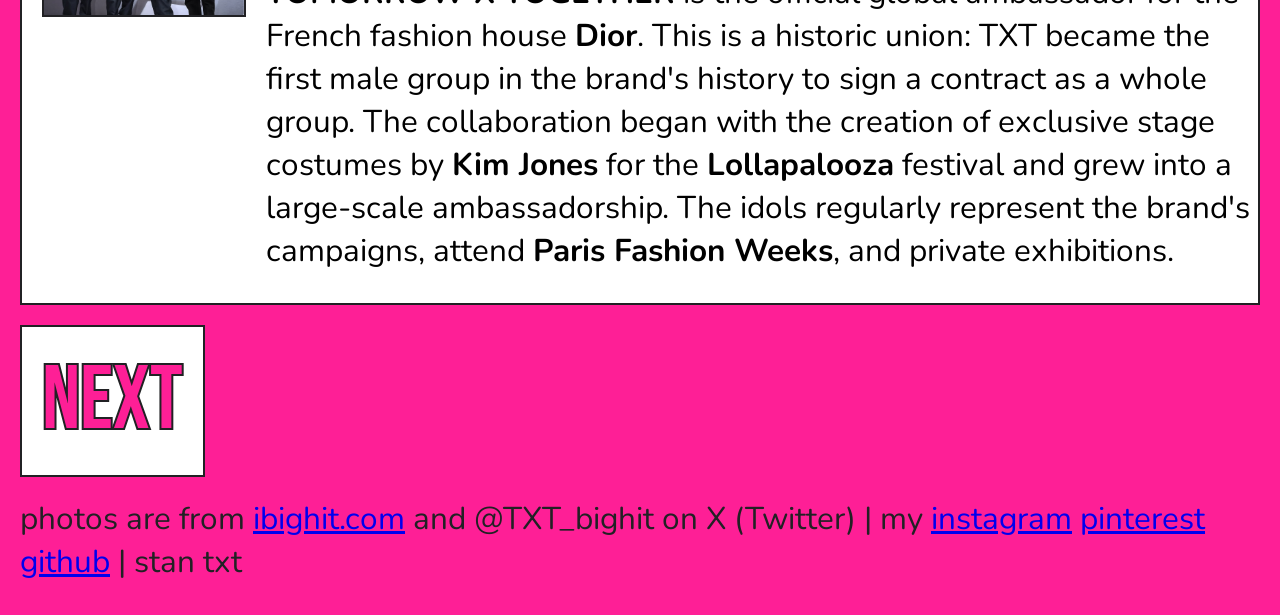
==== commit 76f4d4c1: "links" ====
--- a/index.html
+++ b/index.html
@@ -206,7 +206,7 @@
     <article class="card">      
       <a href="https://www.instagram.com/p/DLaeX4NNft9/?utm_source=ig_web_copy_link&igsh=MzRlODBiNWFlZA=="><img class="img" src="dior.jpg" alt=""></a>
       <div>      
-        <h2 class="h2">Lorem</h2>
+        <h2 class="h2">The whole group rule</h2>
         <p style="margin-left: 0;"><b>TOMORROW X TOGETHER</b> is the official global ambassador for the French fashion house <b>Dior</b>. This is a historic union: TXT became the first male group in the brand's history to sign a contract as a whole group. The collaboration began with the creation of exclusive stage costumes by <b>Kim Jones</b> for the <b>Lollapalooza</b> festival and grew into a large-scale ambassadorship. The idols regularly represent the brand's campaigns, attend <b>Paris Fashion Weeks</b>, and private exhibitions.</p>
       </div>
 
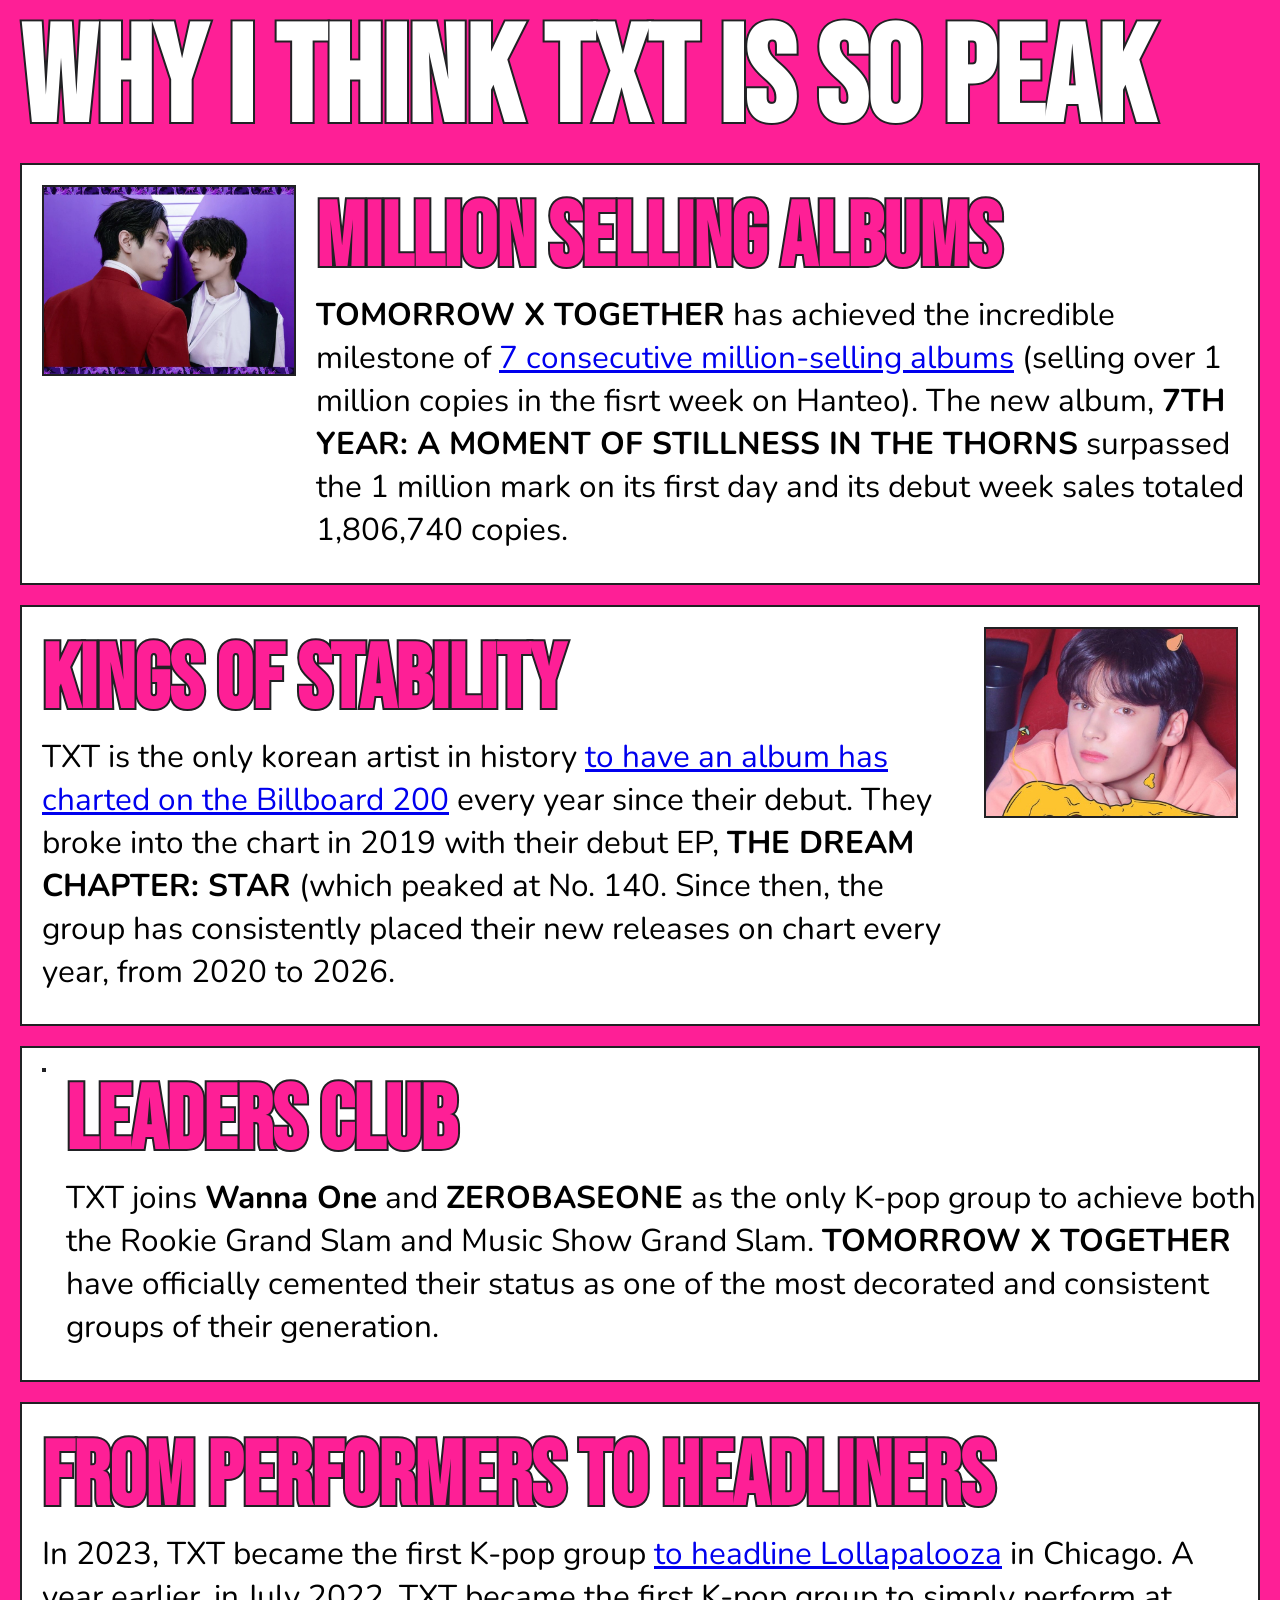
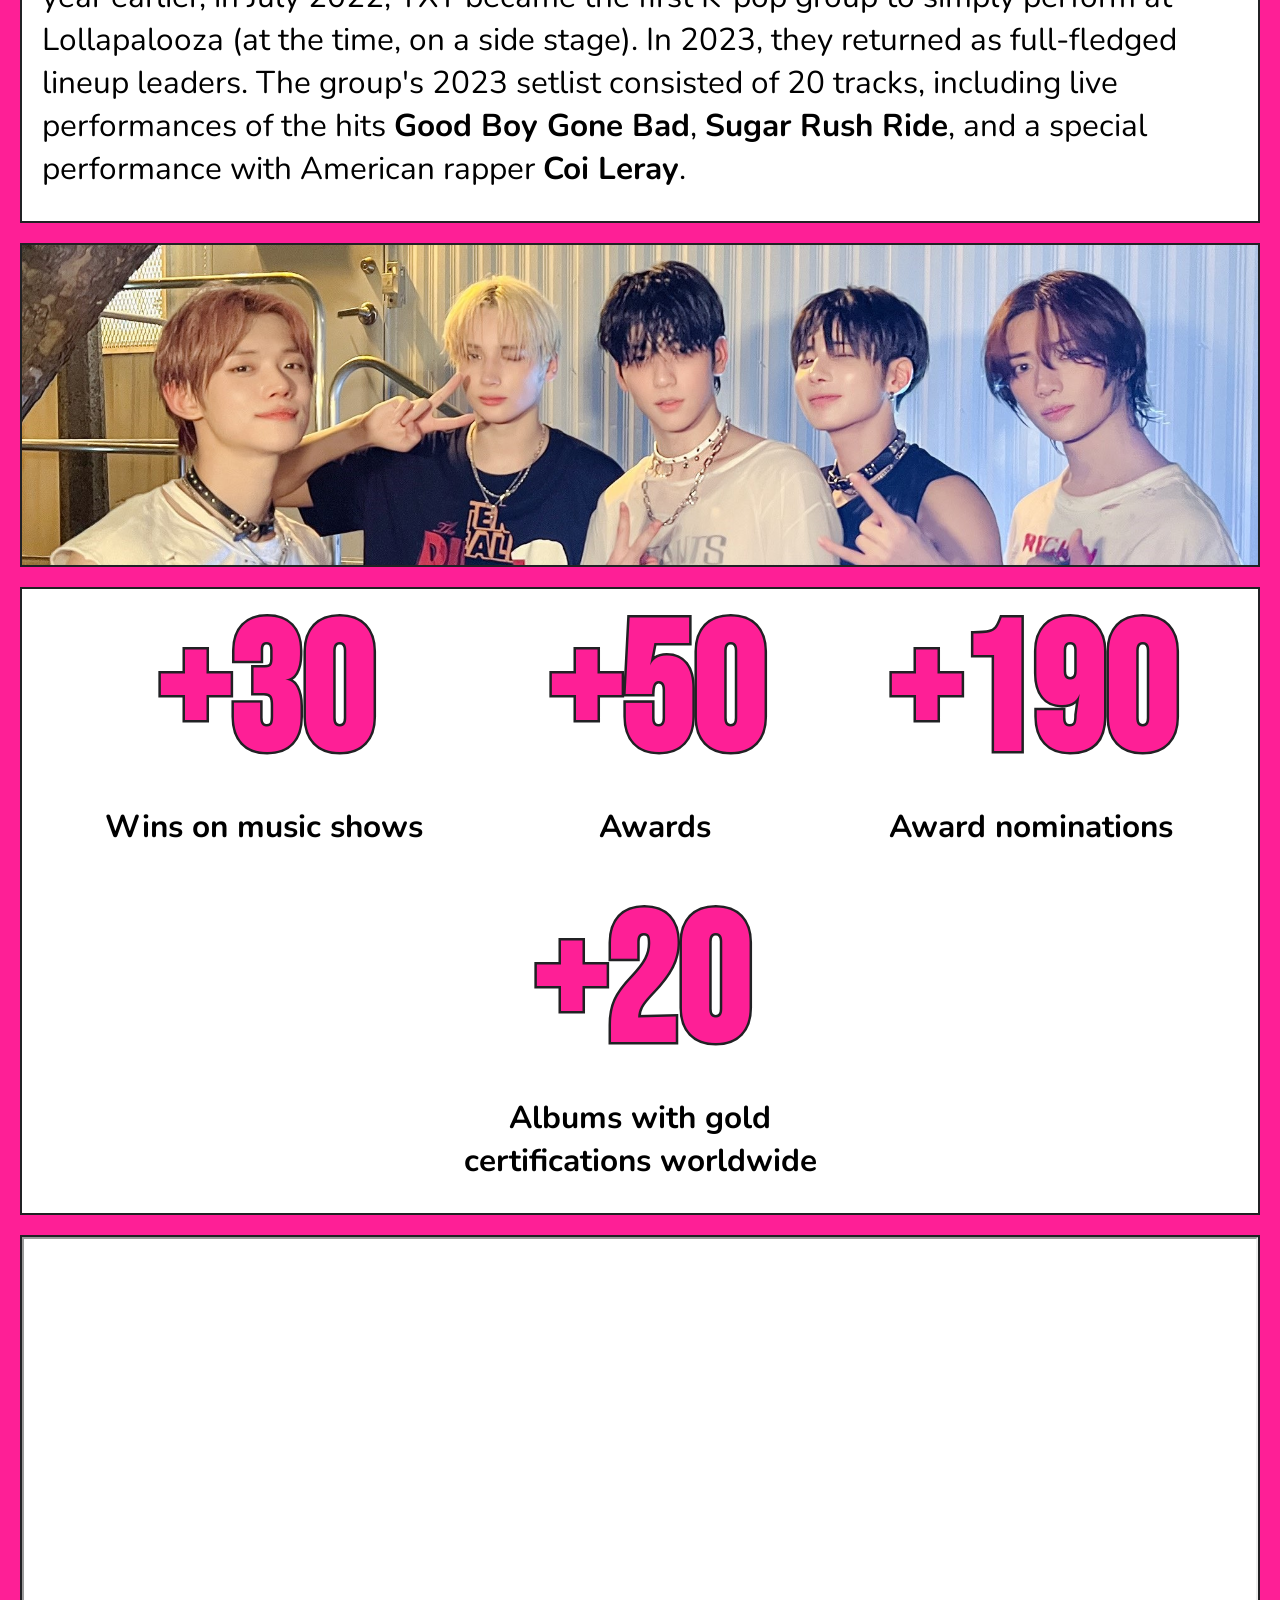
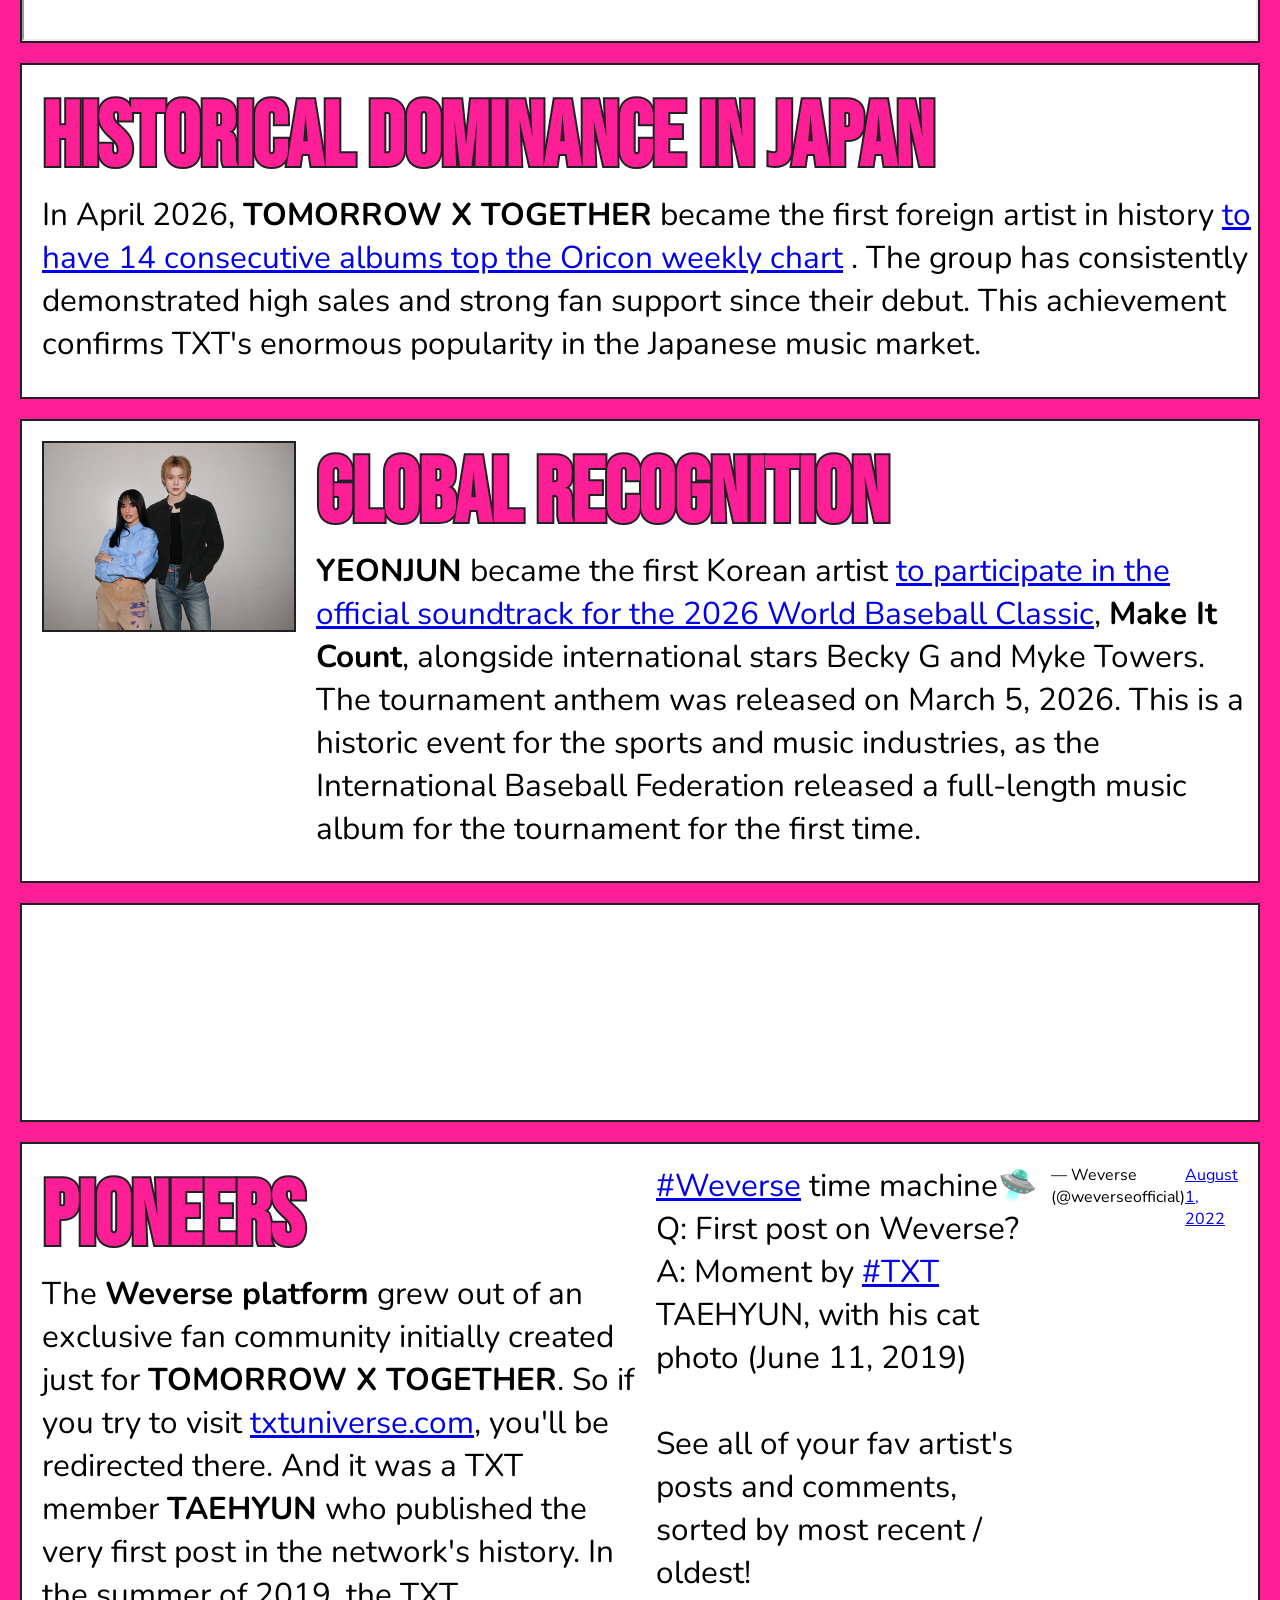
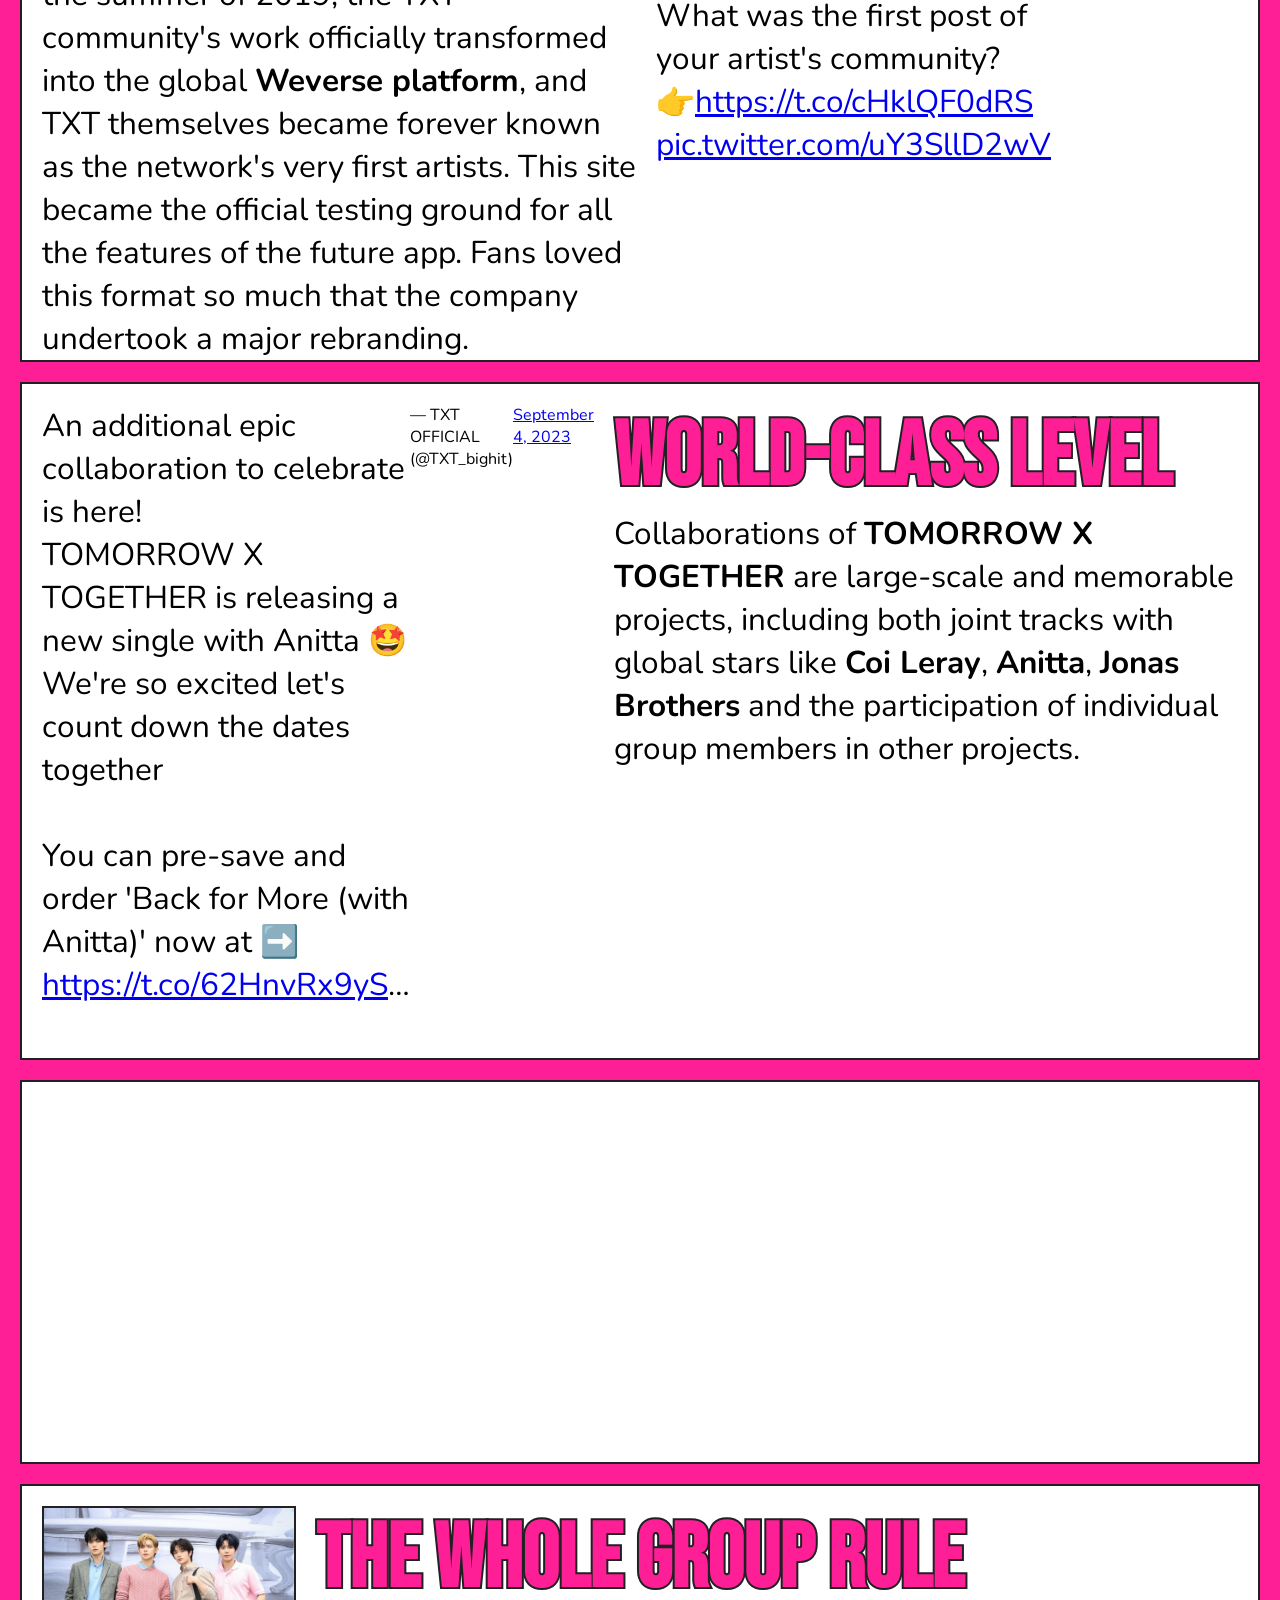
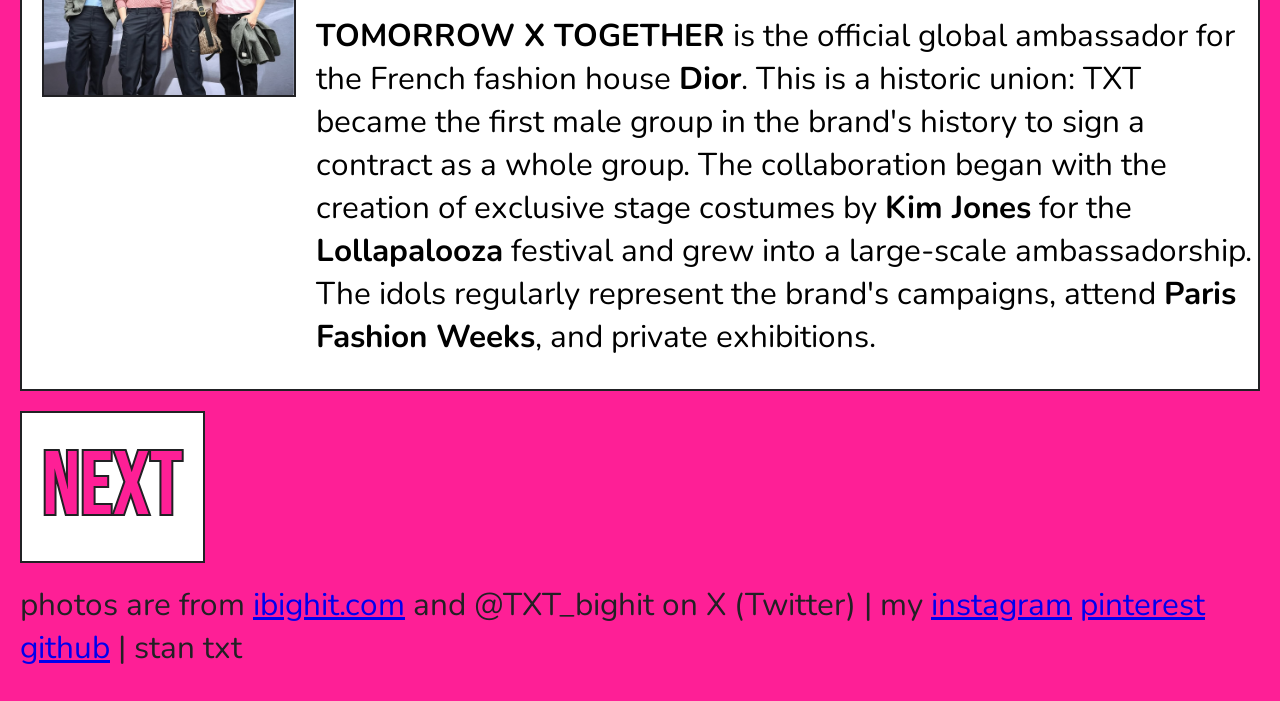
==== commit ada63315: "the letter n in the word nominations" ====
--- a/index.html
+++ b/index.html
@@ -94,7 +94,7 @@
 
       <div class="container">
         <h4 class="h4">+190</h4>
-        <p><b>Award ominations</b></p>
+        <p><b>Award nominations</b></p>
       </div>
 
       <div class="container">
--- a/style.css
+++ b/style.css
@@ -41,8 +41,8 @@
 .img {
   margin: 20px;
   object-fit: cover;
-  max-height: 200px;
-  max-width: 200px;
+  max-height: 250px;
+  max-width: 250px;
   border: #212124 solid 2px;
 }
 
